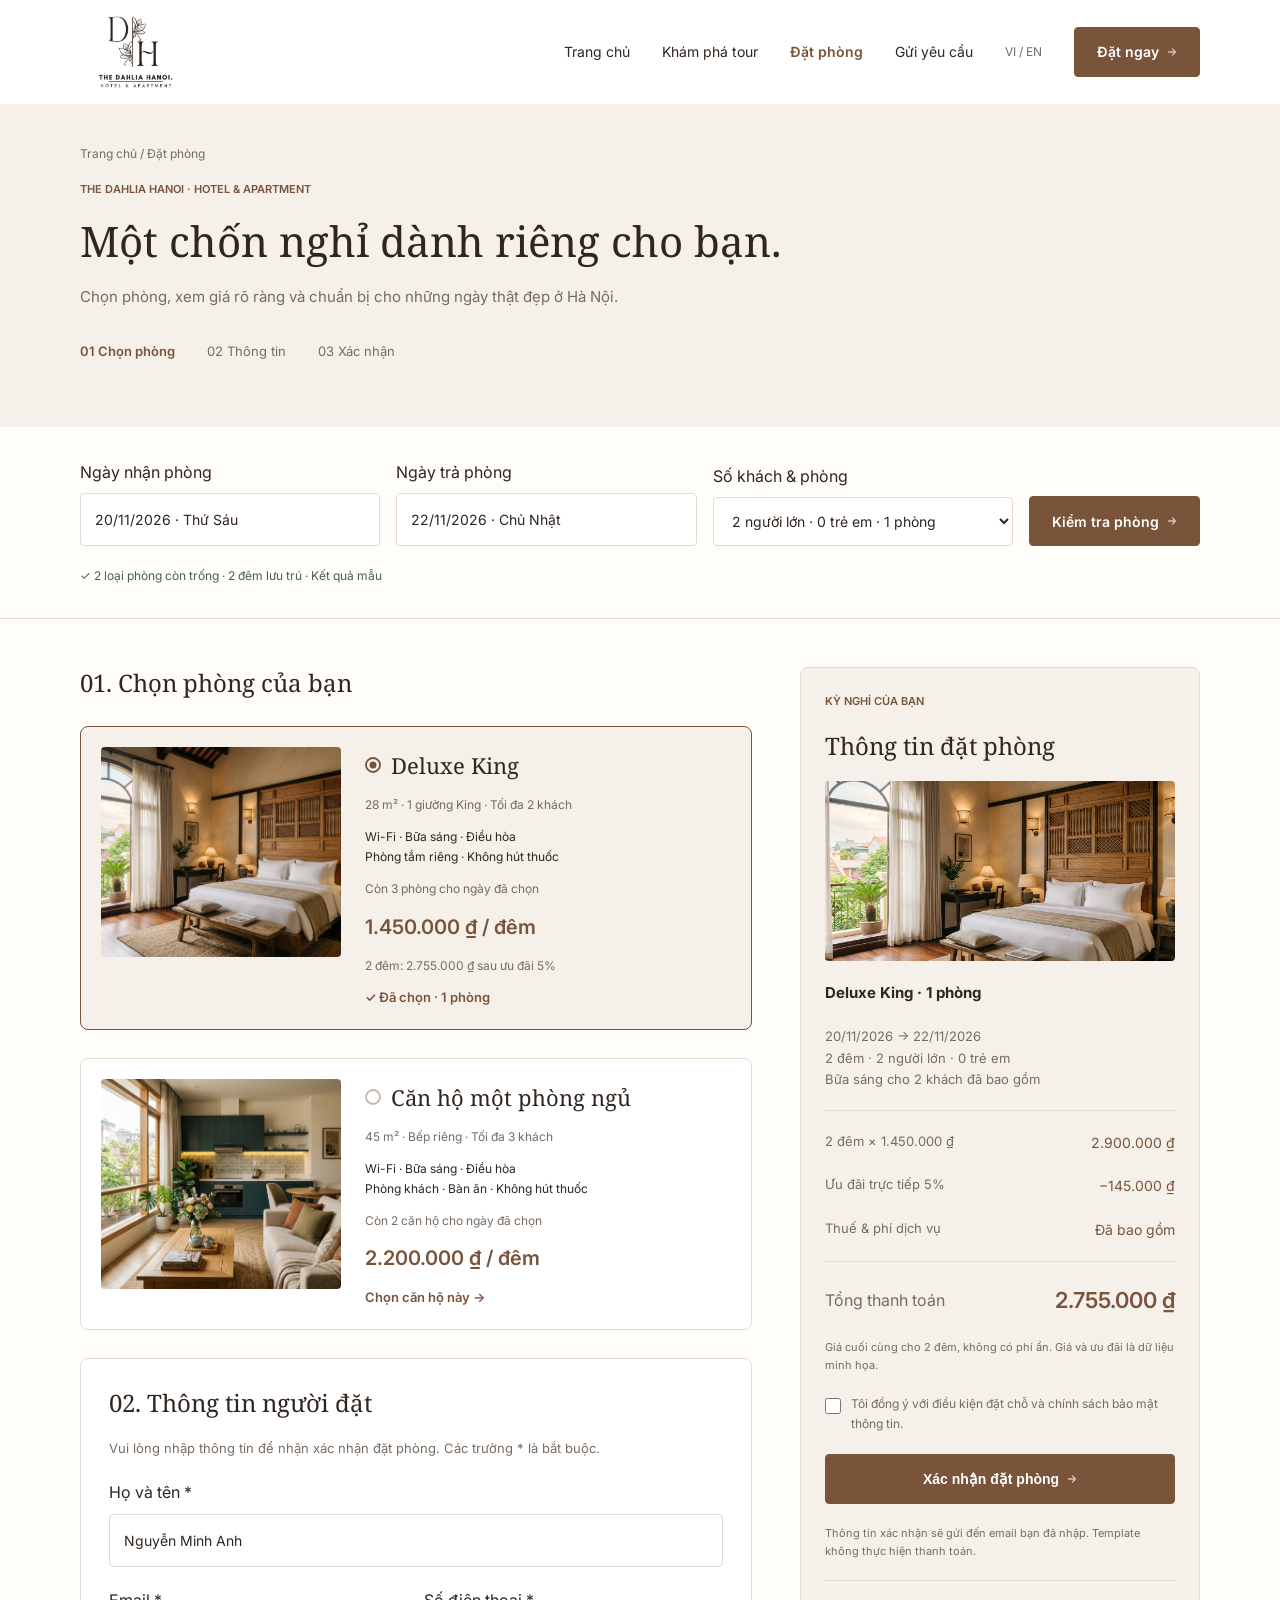
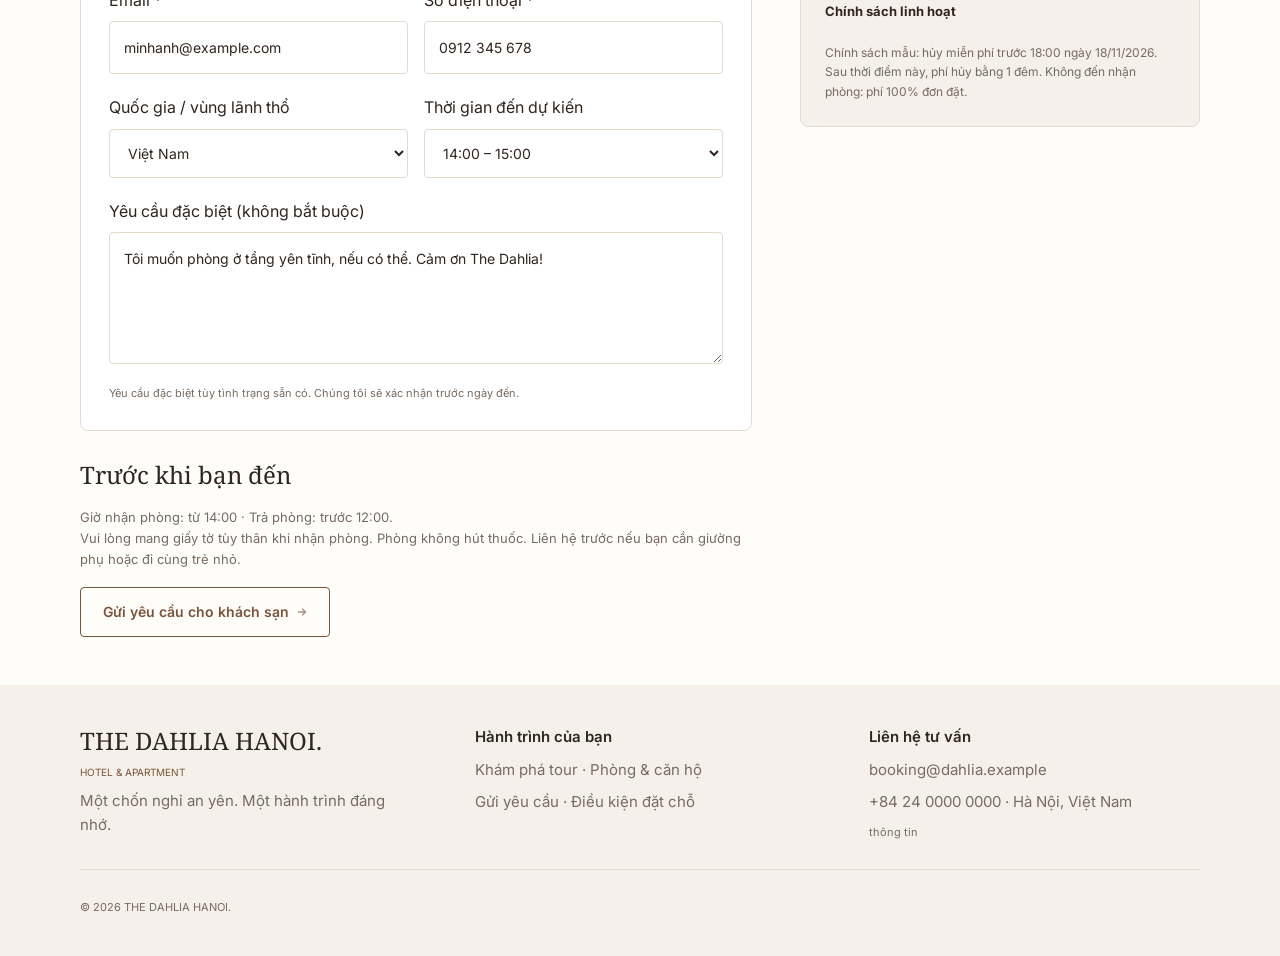
==== booking.html @ 4eb832ee "template" ====
<!DOCTYPE html>
<html lang="vi">

<head>
  <meta charset="UTF-8">
  <meta name="viewport" content="width=device-width, initial-scale=1">
  <title>The Dahlia Hanoi · Đặt phòng</title>
  <link rel="stylesheet"
    href="https://fonts.googleapis.com/css2?family=Inter:wght@400;600&family=Noto+Serif&display=swap">
  <link rel="stylesheet" href="style.css">
</head>

<body>
  <header class="nav">
    <a href="index.html"><img class="logo" src="images/logo.png" alt="The Dahlia Hanoi"></a>
    <nav class="menu">
      <a href="index.html">Trang chủ</a>
      <a href="tour.html">Khám phá tour</a>
      <a class="on" href="booking.html">Đặt phòng</a>
      <a href="contact.html">Gửi yêu cầu</a>
      <span class="lang">VI / EN</span>
      <a class="btn" href="#tour" style="display:inline-flex">Đặt ngay <img src="images/arrow-w.svg" alt=""></a>
      <button class="burger" aria-label="Menu">☰</button>
    </nav>
  </header>
  <section class="intro-band" style="padding-top:40px">
    <p class="crumb">Trang chủ / Đặt phòng</p>
    <p class="eyebrow">The Dahlia Hanoi · Hotel &amp; Apartment</p>
    <h2>Một chốn nghỉ dành riêng cho bạn.</h2>
    <p class="lead">Chọn phòng, xem giá rõ ràng và chuẩn bị cho những ngày thật đẹp ở Hà Nội.</p>
    <div class="steps2"><span class="on">01 Chọn phòng</span><span>02 Thông tin</span><span>03 Xác nhận</span></div>
  </section>
  <section class="avail">
    <div class="fields">
      <div class="field"><label for="a1">Ngày nhận phòng</label><input id="a1" type="text" value="20/11/2026 · Thứ Sáu">
      </div>
      <div class="field"><label for="a2">Ngày trả phòng</label><input id="a2" type="text" value="22/11/2026 · Chủ Nhật">
      </div>
      <div class="field"><label for="a3">Số khách &amp; phòng</label><select id="a3">
          <option>2 người lớn · 0 trẻ em · 1 phòng</option>
        </select></div>
      <a class="btn" href="#">Kiểm tra phòng <img src="images/arrow-w.svg" alt=""></a>
    </div>
    <p class="ok">✓ 2 loại phòng còn trống · 2 đêm lưu trú · Kết quả mẫu</p>
  </section>
  <section class="bmain">
    <div class="lcol">
      <h3>01. Chọn phòng của bạn</h3>
      <div class="room2 sel"><img src="images/story.png" alt="Deluxe King">
        <div class="d">
          <div class="n"><img src="images/radio-on.svg" alt="">Deluxe King</div>
          <p>28 m² · 1 giường King · Tối đa 2 khách</p>
          <p style="color:var(--ink)">Wi-Fi · Bữa sáng · Điều hòa<br>Phòng tắm riêng · Không hút thuốc</p>
          <p class="ok">Còn 3 phòng cho ngày đã chọn</p><span class="p">1.450.000 ₫ / đêm</span>
          <p>2 đêm: 2.755.000 ₫ sau ưu đãi 5%</p><span class="c">✓ Đã chọn · 1 phòng</span>
        </div>
      </div>
      <div class="room2"><img src="images/room-apt.png" alt="Căn hộ">
        <div class="d">
          <div class="n"><img src="images/radio-off.svg" alt="">Căn hộ một phòng ngủ</div>
          <p>45 m² · Bếp riêng · Tối đa 3 khách</p>
          <p style="color:var(--ink)">Wi-Fi · Bữa sáng · Điều hòa<br>Phòng khách · Bàn ăn · Không hút thuốc</p>
          <p class="ok">Còn 2 căn hộ cho ngày đã chọn</p><span class="p">2.200.000 ₫ / đêm</span><span class="c">Chọn
            căn hộ này →</span>
        </div>
      </div>
      <form class="box" onsubmit="return false">
        <h3>02. Thông tin người đặt</h3>
        <p class="note" style="font-size:13px;color:var(--muted)">Vui lòng nhập thông tin để nhận xác nhận đặt phòng.
          Các trường * là bắt buộc.</p>
        <div class="field"><label for="b1">Họ và tên *</label><input id="b1" type="text" value="Nguyễn Minh Anh"></div>
        <div class="two">
          <div class="field"><label for="b2">Email *</label><input id="b2" type="email" value="minhanh@example.com">
          </div>
          <div class="field"><label for="b3">Số điện thoại *</label><input id="b3" type="tel" value="0912 345 678">
          </div>
        </div>
        <div class="two">
          <div class="field"><label for="b4">Quốc gia / vùng lãnh thổ</label><select id="b4">
              <option>Việt Nam</option>
            </select></div>
          <div class="field"><label for="b5">Thời gian đến dự kiến</label><select id="b5">
              <option>14:00 – 15:00</option>
            </select></div>
        </div>
        <div class="field"><label for="b6">Yêu cầu đặc biệt (không bắt buộc)</label><textarea
            id="b6">Tôi muốn phòng ở tầng yên tĩnh, nếu có thể. Cảm ơn The Dahlia!</textarea></div>
        <p class="small">Yêu cầu đặc biệt tùy tình trạng sẵn có. Chúng tôi sẽ xác nhận trước ngày đến.</p>
      </form>
      <div class="sec">
        <h3>Trước khi bạn đến</h3>
        <p style="font-size:13px;color:var(--muted)">Giờ nhận phòng: từ 14:00 · Trả phòng: trước 12:00.<br>Vui lòng mang
          giấy tờ tùy thân khi nhận phòng. Phòng không hút thuốc. Liên hệ trước nếu bạn cần giường phụ hoặc đi cùng trẻ
          nhỏ.</p>
        <a class="btn alt" style="align-self:flex-start" href="contact.html">Gửi yêu cầu cho khách sạn <img
            src="images/arrow-b.svg" alt=""></a>
      </div>
    </div>
    <aside class="bside">
      <div class="box sand">
        <p class="eyebrow">Kỳ nghỉ của bạn</p>
        <h3 class="serif" style="font-size:24px;font-weight:400">Thông tin đặt phòng</h3><img class="sumimg"
          src="images/story.png" alt="">
        <b style="font-size:15px">Deluxe King · 1 phòng</b>
        <p style="font-size:13px;color:var(--muted)">20/11/2026 → 22/11/2026<br>2 đêm · 2 người lớn · 0 trẻ em<br>Bữa
          sáng cho 2 khách đã bao gồm</p>
        <hr class="l">
        <div class="pr"><span>2 đêm × 1.450.000 ₫</span><span>2.900.000 ₫</span></div>
        <div class="pr"><span>Ưu đãi trực tiếp 5%</span><span>−145.000 ₫</span></div>
        <div class="pr"><span>Thuế &amp; phí dịch vụ</span><span>Đã bao gồm</span></div>
        <hr class="l">
        <div class="pr t"><span>Tổng thanh toán</span><span>2.755.000 ₫</span></div>
        <p class="small">Giá cuối cùng cho 2 đêm, không có phí ẩn. Giá và ưu đãi là dữ liệu minh họa.</p>
        <label class="agree"><input type="checkbox"><span>Tôi đồng ý với điều kiện đặt chỗ và chính sách bảo mật thông
            tin.</span></label>
        <button class="btn" type="button">Xác nhận đặt phòng <img src="images/arrow-w.svg" alt=""></button>
        <p class="small">Thông tin xác nhận sẽ gửi đến email bạn đã nhập. Template không thực hiện thanh toán.</p>
        <hr class="l"><b style="font-size:13px">Chính sách linh hoạt</b>
        <p class="small" style="font-size:12px">Chính sách mẫu: hủy miễn phí trước 18:00 ngày 18/11/2026. Sau thời điểm
          này, phí hủy bằng 1 đêm. Không đến nhận phòng: phí 100% đơn đặt.</p>
      </div>
    </aside>
  </section>
  <footer>
    <div class="fcols">
      <div>
        <p class="brand">THE DAHLIA HANOI.</p>
        <p style="font-size:10px;color:var(--brown)">HOTEL &amp; APARTMENT</p>
        <p>Một chốn nghỉ an yên. Một hành trình đáng nhớ.</p>
      </div>
      <div><b>Hành trình của bạn</b>
        <p>Khám phá tour · Phòng &amp; căn hộ</p>
        <p>Gửi yêu cầu · Điều kiện đặt chỗ</p>
      </div>
      <div><b>Liên hệ tư vấn</b>
        <p>booking@dahlia.example</p>
        <p>+84 24 0000 0000 · Hà Nội, Việt Nam</p>
        <p class="copy">thông tin</p>
      </div>
    </div>
    <hr>
    <p class="copy">© 2026 THE DAHLIA HANOI.</p>
  </footer>
</body>

</html>
---- style.css ----
:root{--brown:#79543b;--ink:#30251f;--muted:#786b61;--line:#e4dad0;--cream:#fffdfa;--sand:#f5f0e9;--dark:#35281f;--px:80px}
*{box-sizing:border-box;margin:0}
body{font-family:Inter,sans-serif;background:var(--cream);color:var(--ink);line-height:1.65}
img{display:block;max-width:100%}
a{color:inherit;text-decoration:none}
.serif{font-family:'Noto Serif',serif;font-weight:400;line-height:1.3}
h1,h2{font-family:'Noto Serif',serif;font-weight:400;color:var(--ink)}
h1{font-size:52px;line-height:1.22}
h2{font-size:42px;line-height:1.3}
.eyebrow{font-size:11px;font-weight:600;color:var(--brown);text-transform:uppercase}
.lead{font-size:15px;color:var(--muted)}
.wrap{padding:64px var(--px)}
.stack{display:flex;flex-direction:column;align-items:flex-start;gap:20px}
.btn{display:inline-flex;align-items:center;justify-content:center;gap:8px;height:50px;padding:0 22px;border:1px solid var(--brown);border-radius:4px;font-size:14px;font-weight:600;background:var(--brown);color:#fff;cursor:pointer;white-space:nowrap;transition:background .2s ease,border-color .2s ease,color .2s ease}
.btn.alt{background:var(--cream);color:var(--brown)}
.btn:hover{background:#674630;border-color:#674630}
.btn.alt:hover{background:var(--sand);color:#5d3e2a}
.btn img, img[src*="arrow"]{width:10px !important;height:10px !important;max-width:10px !important;max-height:10px !important;opacity:0.65;transition:opacity .25s ease,transform .25s ease;flex-shrink:0;vertical-align:middle;display:inline-block !important}
.btn:hover img, .btn:hover img[src*="arrow"]{opacity:1;transform:translateX(3px)}
.row{display:flex;gap:24px;align-items:flex-end}
.row>div{flex:1}
/* nav */
.nav{height:104px;background:#fff;display:flex;align-items:center;justify-content:space-between;padding:0 var(--px)}
.nav img.logo{width:112px;height:84px;object-fit:contain}
.menu{display:flex;align-items:center;gap:32px;font-size:14px}
.menu .on{font-weight:600;color:var(--brown)}
.menu .lang{font-size:12px;color:var(--muted)}
.burger{display:none;font-size:24px;background:none;border:0}
/* hero */
.hero{display:flex;background:var(--sand)}
.hero .copy{width:640px;padding:72px var(--px);display:flex;flex-direction:column;align-items:flex-start;gap:24px}
.hero .copy>p:not(.eyebrow):not(.small){max-width:480px;font-size:15px;color:var(--muted)}
.hero .copy a.u{font-size:14px;color:var(--brown);text-decoration:underline}
.small{font-size:11px;color:var(--muted)}
.hero .pic{flex:1;position:relative;min-height:533px}
.hero .pic img{position:absolute;inset:0;width:100%;height:100%;object-fit:cover}
.hero .cap{position:absolute;left:24px;bottom:24px;background:var(--cream);padding:12px;font-size:12px}
/* quick search */
.search{background:#fff;border-bottom:1px solid var(--line);padding:32px var(--px);display:flex;flex-direction:column;gap:24px}
.tabs{display:flex;gap:32px;font-size:14px;color:var(--muted)}
.tabs button, .tabs a, .tabs span{background:none;border:none;padding:0 0 4px;font:inherit;font-size:14px;color:var(--muted);cursor:pointer;position:relative;transition:color .2s ease, text-decoration .2s ease}
.tabs button:hover, .tabs a:hover{color:var(--ink)}
.tabs .on, .tabs button.on, .tabs a.on{font-weight:600;color:var(--brown);text-decoration:underline;text-underline-offset:6px}
.tab-content{display:none;flex-direction:column;gap:24px}
.tab-content.on{display:flex}
.fields{display:flex;gap:16px;align-items:flex-end}
.field{flex:1;display:flex;flex-direction:column;gap:8px}
.field .v{border:1px solid var(--line);border-radius:4px;height:50px;min-height:50px;padding:0 16px;font-size:14px;background:#fff;display:flex;align-items:center;justify-content:space-between;gap:12px;cursor:pointer;user-select:none;transition:border-color .2s ease}
.field:hover .v, .field .v:hover{border-color:var(--brown)}
.field .v .arr{color:var(--brown);opacity:0;transform:translateY(-2px);transition:opacity .2s ease,transform .2s ease;flex-shrink:0}
.field:hover .v .arr, .field .v:hover .arr{opacity:1;transform:translateY(0)}
.search>p{font-size:12px;color:var(--muted)}
.promises{background:var(--sand);display:flex;gap:48px;padding:30px var(--px);font-size:13px}
.promises div{flex:1;display:flex;gap:12px}
.promises span{color:var(--brown);font-size:16px}
/* story / split sections */
.split{display:flex;gap:72px;align-items:center;padding:80px var(--px)}
.split>*{flex:1;min-width:0}
.split>img{height:350px;width:100%;object-fit:cover;border-radius:4px}
.split.sand{background:var(--sand);gap:64px;padding:64px var(--px)}
/* cards */
.band{padding:80px var(--px);display:flex;flex-direction:column;gap:32px}
.band.sand{background:var(--sand)}
.grid{display:flex;gap:24px}
.grid>*{flex:1;min-width:0}
.tour{background:#fff;border:1px solid var(--line);border-radius:8px;overflow:hidden}
.tour>img{height:260px;width:100%;object-fit:cover;border-radius:4px}
.tour .info{padding:24px;display:flex;flex-direction:column;gap:14px}
.tour h3{font-family:'Noto Serif',serif;font-weight:400;font-size:24px;line-height:1.3;min-height:64px}
.tour .meta{font-size:12px;color:var(--muted);min-height:40px}
.price{font-weight:600;color:var(--brown);font-size:20px}
.tour .btn,.tour .info .btn{width:100%}
.grid.rooms{gap:32px}
.room{display:flex;flex-direction:column;gap:16px}
.room>img{height:310px;width:100%;object-fit:cover;border-radius:4px}
.room .info{display:flex;flex-direction:column;gap:8px;align-items:flex-start}
.room h3{font-family:'Noto Serif',serif;font-weight:400;font-size:24px}
.room .price{font-size:19px}
.room .sub{font-size:13px;color:var(--muted)}
.room .meta{font-size:12px;color:var(--muted)}
/* steps */
.steps{display:flex;gap:32px}
.step{flex:1;display:flex;flex-direction:column;gap:12px}
.step .n{font-family:'Noto Serif',serif;font-size:36px;color:var(--brown);line-height:1.2}
.step hr{border:0;height:1px;background:var(--line);width:100%}
.step b{font-size:17px}
.step p{font-size:15px;color:var(--muted)}
/* quote */
.quote{background:var(--sand);padding:64px 180px;text-align:center;display:flex;flex-direction:column;align-items:center;gap:24px}
.quote .stars{color:var(--brown);font-size:17px}
.quote blockquote{font-family:'Noto Serif',serif;font-size:34px;line-height:1.55}
.quote .who{font-size:13px;color:var(--muted)}
.quote .tiny{font-size:10px;color:var(--muted)}
/* faq */
.faq{display:flex;gap:80px;padding:64px var(--px)}
.faq .intro{width:370px;flex:none;display:flex;flex-direction:column;gap:20px}
.faq .list{flex:1;display:flex;flex-direction:column;gap:20px}
.q{display:flex;flex-direction:column;gap:8px;padding-bottom:20px;border-bottom:1px solid var(--line)}
.q b{font-size:15px}
.q p{font-size:13px;color:var(--muted)}
/* cta + footer */
.cta{background:var(--dark);color:#fff;display:flex;gap:32px;align-items:center;padding:48px var(--px)}
.cta>div{flex:1;display:flex;flex-direction:column;gap:12px}
.cta h2{color:#fff}
footer{background:var(--sand);padding:40px var(--px);display:flex;flex-direction:column;gap:28px}
.fcols{display:flex;gap:64px}
.fcols>div{flex:1;display:flex;flex-direction:column;gap:8px;font-size:15px;color:var(--muted)}
.fcols b{color:var(--ink);font-weight:600}
.fcols .brand{font-family:'Noto Serif',serif;font-size:24px;color:var(--ink);line-height:1.3}
footer hr{border:0;height:1px;background:var(--line)}
footer .copy{font-size:11px;color:var(--muted)}
/* mobile */
@media(max-width:900px){
:root{--px:24px}
h1{font-size:40px}h2{font-size:32px}
.nav{height:88px}.nav img.logo{width:88px;height:66px}
.menu a,.menu .lang{display:none}.menu .btn{display:inline-flex;height:50px}.burger{display:block}
.hero{flex-direction:column}.hero .copy{width:100%;padding:44px 24px}
.hero .pic{min-height:310px}
.fields,.promises,.grid,.grid.rooms,.steps,.split,.faq,.cta,.fcols,.row{flex-direction:column;align-items:stretch}
.promises{gap:16px}.split{gap:28px;padding:48px 24px}.split.sand{padding:48px 24px}
.band{padding:48px 24px}.wrap{padding:48px 24px}
.quote{padding:48px 24px}.quote blockquote{font-size:24px}
.faq .intro{width:100%}.faq{gap:28px;padding:48px 24px}
.steps{gap:32px}.fcols{gap:28px}
.cta{padding:48px 24px}
.btn{width:100%}.room .btn{width:auto}
}
/* contact page */
.intro-band{background:var(--sand);padding:48px var(--px);display:flex;flex-direction:column;gap:16px}
.crumb{font-size:12px;color:var(--muted)}
.contact{display:flex;gap:64px;align-items:flex-start;padding:48px var(--px)}
.formcard{flex:1;min-width:0;background:#fff;border:1px solid var(--line);border-radius:8px;padding:32px;display:flex;flex-direction:column;gap:24px}
.formcard h2{font-size:24px}
.formcard .note{font-size:13px;color:var(--muted)}
.two{display:flex;gap:16px}.two>.field{flex:1}
.field input,.field select,.field textarea{font:inherit;font-size:14px;color:var(--ink);width:100%;min-height:48px;padding:14px;border:1px solid var(--line);border-radius:4px;background:#fff}
.field textarea{min-height:132px;resize:vertical}
.agree{display:flex;gap:10px;font-size:12px;color:var(--muted)}
.agree input{width:16px;height:16px;accent-color:var(--brown);flex:none;margin-top:4px}
aside{width:400px;flex:none;display:flex;flex-direction:column;gap:28px}
aside .ph{height:280px;width:100%;object-fit:cover;border-radius:4px}
.ch{display:flex;gap:14px}.ch img{width:20px;height:20px}
.ch small{display:block;font-size:12px;color:var(--muted)}.ch b{font-size:14px}
.tip{background:var(--sand);border-radius:8px;padding:24px;display:flex;flex-direction:column;gap:12px}
.tip b{font-size:15px}.tip p{font-size:13px;color:var(--muted)}
aside .btn{width:100%}
@media(max-width:900px){.contact{flex-direction:column;padding:32px 24px}aside{width:100%}.two{flex-direction:column}.intro-band{padding:32px 24px}.formcard{padding:20px}}

/* tour + booking */
.tp{padding:36px var(--px) 32px;display:flex;flex-direction:column;gap:16px}
.chips{display:flex;gap:32px;font-size:12px;color:var(--brown);flex-wrap:wrap}
.gal{display:flex;gap:16px}.gal>img{flex:1;min-width:0;height:390px;object-fit:cover;border-radius:4px}
.gal .col{width:360px;flex:none;display:flex;flex-direction:column;gap:16px}.gal .col img{height:187px;width:100%;object-fit:cover;border-radius:4px}
.steps2{display:flex;gap:32px;font-size:13px;color:var(--muted);padding:16px 0}.steps2 .on{font-weight:600;color:var(--brown)}
.tmain{display:flex;gap:64px;align-items:flex-start;padding:0 var(--px) 64px}
.tcol{flex:1;min-width:0;display:flex;flex-direction:column;gap:32px}
.tcol h3,.lcol h3{font-family:'Noto Serif',serif;font-weight:400;font-size:24px;line-height:1.3}
.tcol p{font-size:15px;color:var(--muted)}
.sec{display:flex;flex-direction:column;gap:16px}
.stop{display:flex;gap:16px}.stop time{width:64px;flex:none;padding-top:8px;font-size:14px;font-weight:600;color:var(--brown)}
.stop div{flex:1;display:flex;flex-direction:column;gap:8px;padding-bottom:8px;border-bottom:1px solid var(--line)}
.stop b{font-size:15px;color:var(--ink)}.stop p{font-size:14px}
.inc{display:flex;gap:24px}.inc>div{flex:1;padding:20px;display:flex;flex-direction:column;gap:12px}
.inc .a{background:var(--sand)}.inc .b{border:1px solid var(--line)}
.inc ul{list-style:none;padding:0;font-size:13px;color:var(--ink);line-height:1.65}
.book{width:420px;flex:none;display:flex;flex-direction:column;gap:20px}
.box{background:#fff;border:1px solid var(--line);border-radius:8px;padding:28px;display:flex;flex-direction:column;gap:20px}
.box.sand{background:var(--sand);padding:24px}
.big{font-size:28px;font-weight:600;color:var(--brown)}.big small{font-size:12px;color:var(--muted);font-weight:400}
.dates{display:flex;gap:8px}.dates button{flex:1;border:0;border-radius:4px;background:var(--sand);padding:10px;font:inherit;font-size:12px;cursor:pointer;display:flex;flex-direction:column;align-items:center;gap:4px}
.dates button small{font-size:10px;color:var(--muted)}.dates .on{background:var(--brown);color:#fff}.dates .on small{color:#fff}
.ok{font-size:12px;color:#42634c}.okbox{background:var(--sand);padding:12px;border-radius:4px}
.pr{display:flex;gap:16px;justify-content:space-between;font-size:13px;color:var(--muted)}.pr span:last-child{color:var(--brown);font-size:14px}
.pr.t{font-size:16px;align-items:center}.pr.t span:last-child{font-weight:600;font-size:22px}
hr.l{border:0;height:1px;background:var(--line);width:100%}
.lcol{flex:1;min-width:0;display:flex;flex-direction:column;gap:28px}
.room2{display:flex;gap:24px;padding:20px;border:1px solid var(--line);border-radius:8px;background:#fff}
.room2.sel{background:var(--sand);border:1.5px solid var(--brown)}
.room2>img{width:240px;height:210px;object-fit:cover;border-radius:4px;flex:none}
.room2 .d{flex:1;display:flex;flex-direction:column;gap:12px}
.room2 .n{display:flex;gap:10px;align-items:center;font-family:'Noto Serif',serif;font-size:22px}.room2 .n img{width:16px;height:16px}
.room2 p{font-size:12px;color:var(--muted)}.room2 .p{font-size:20px;font-weight:600;color:var(--brown)}.room2 .ok{margin:0}.room2 .c{font-size:13px;font-weight:600;color:var(--brown)}
.sumimg{height:180px;width:100%;object-fit:cover;border-radius:4px}
.avail{border-bottom:1px solid var(--line);padding:32px var(--px);display:flex;flex-direction:column;gap:20px}
.avail .fields{align-items:flex-end}
.bmain{display:flex;gap:48px;align-items:flex-start;padding:48px var(--px)}
.bside{width:400px;flex:none}
@media(max-width:900px){.gal,.tmain,.inc,.bmain,.room2{flex-direction:column}.gal .col{width:100%}.gal>img{height:270px;flex:none}.book,.bside{width:100%}.tmain,.bmain{padding:32px 24px;gap:32px}.tp{padding:24px}.avail{padding:24px}.room2>img{width:100%}.steps2{gap:16px}.chips{gap:12px}.box{padding:20px}}
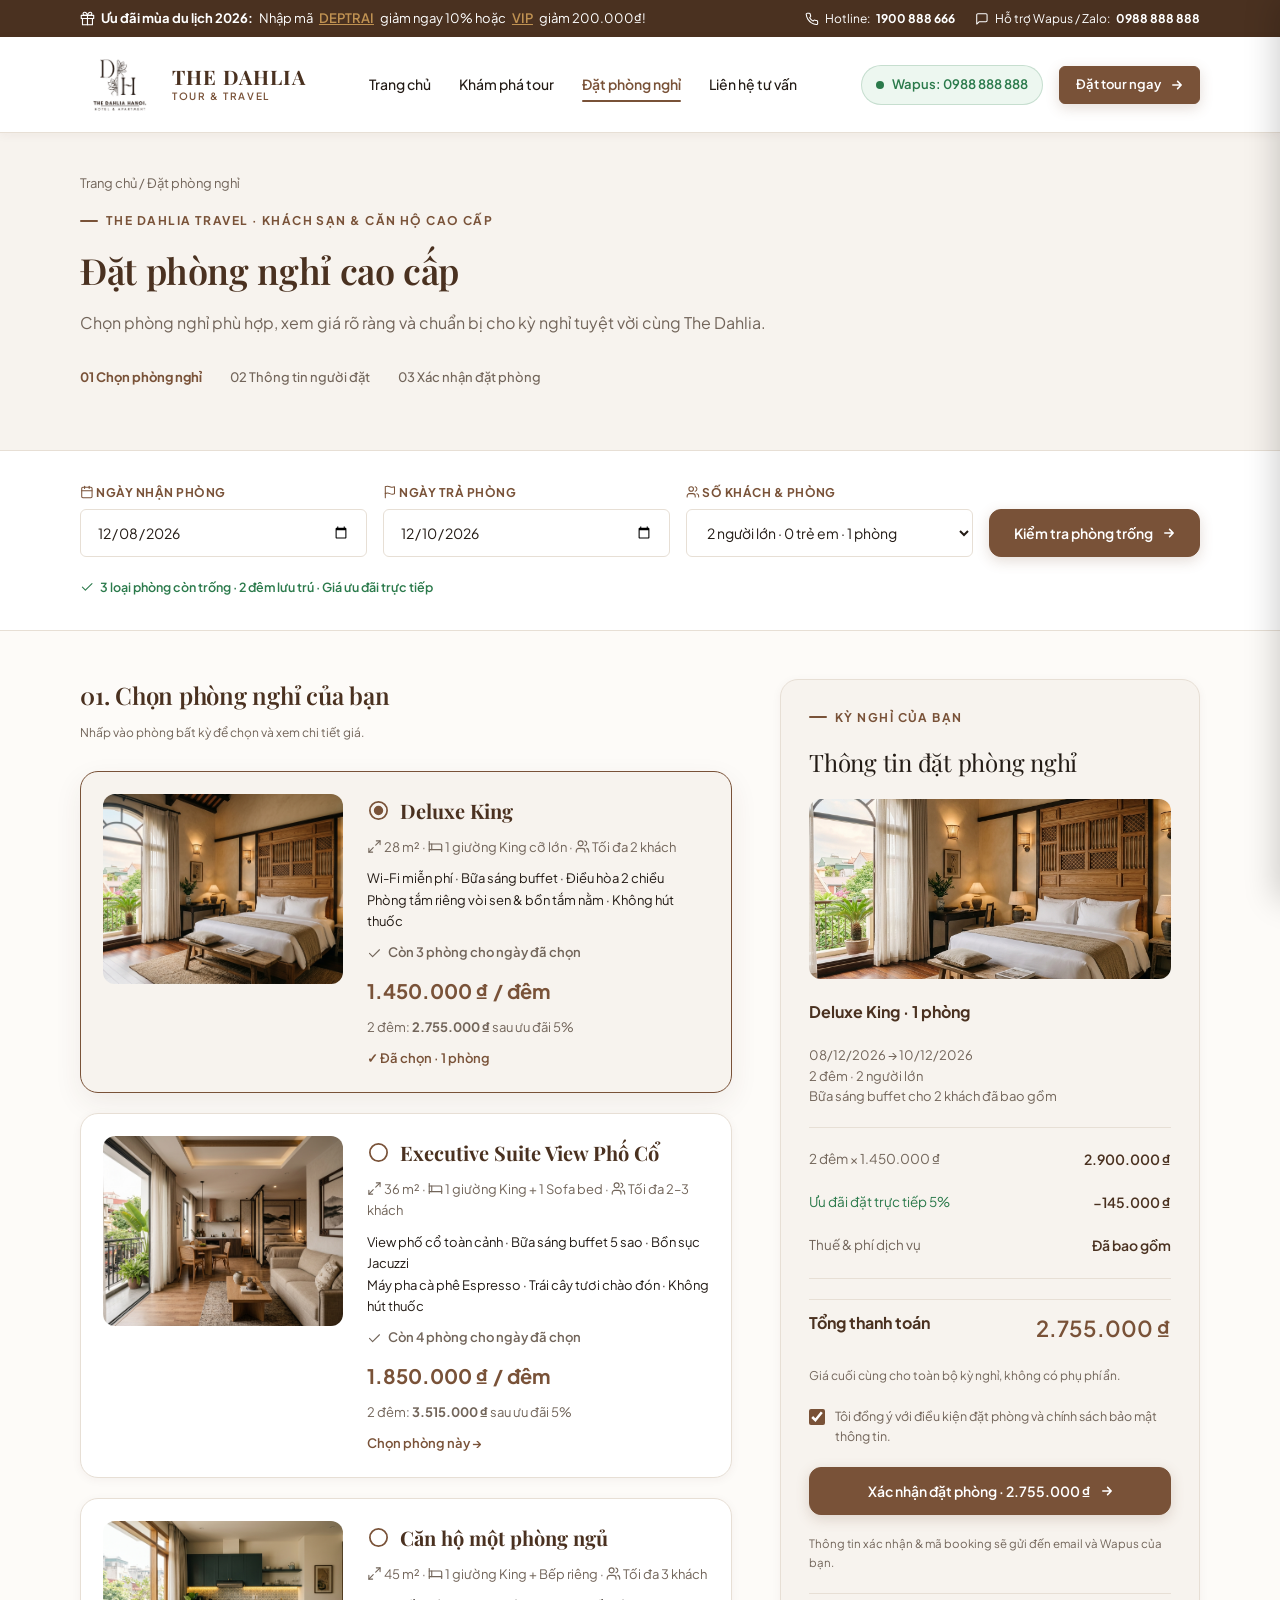
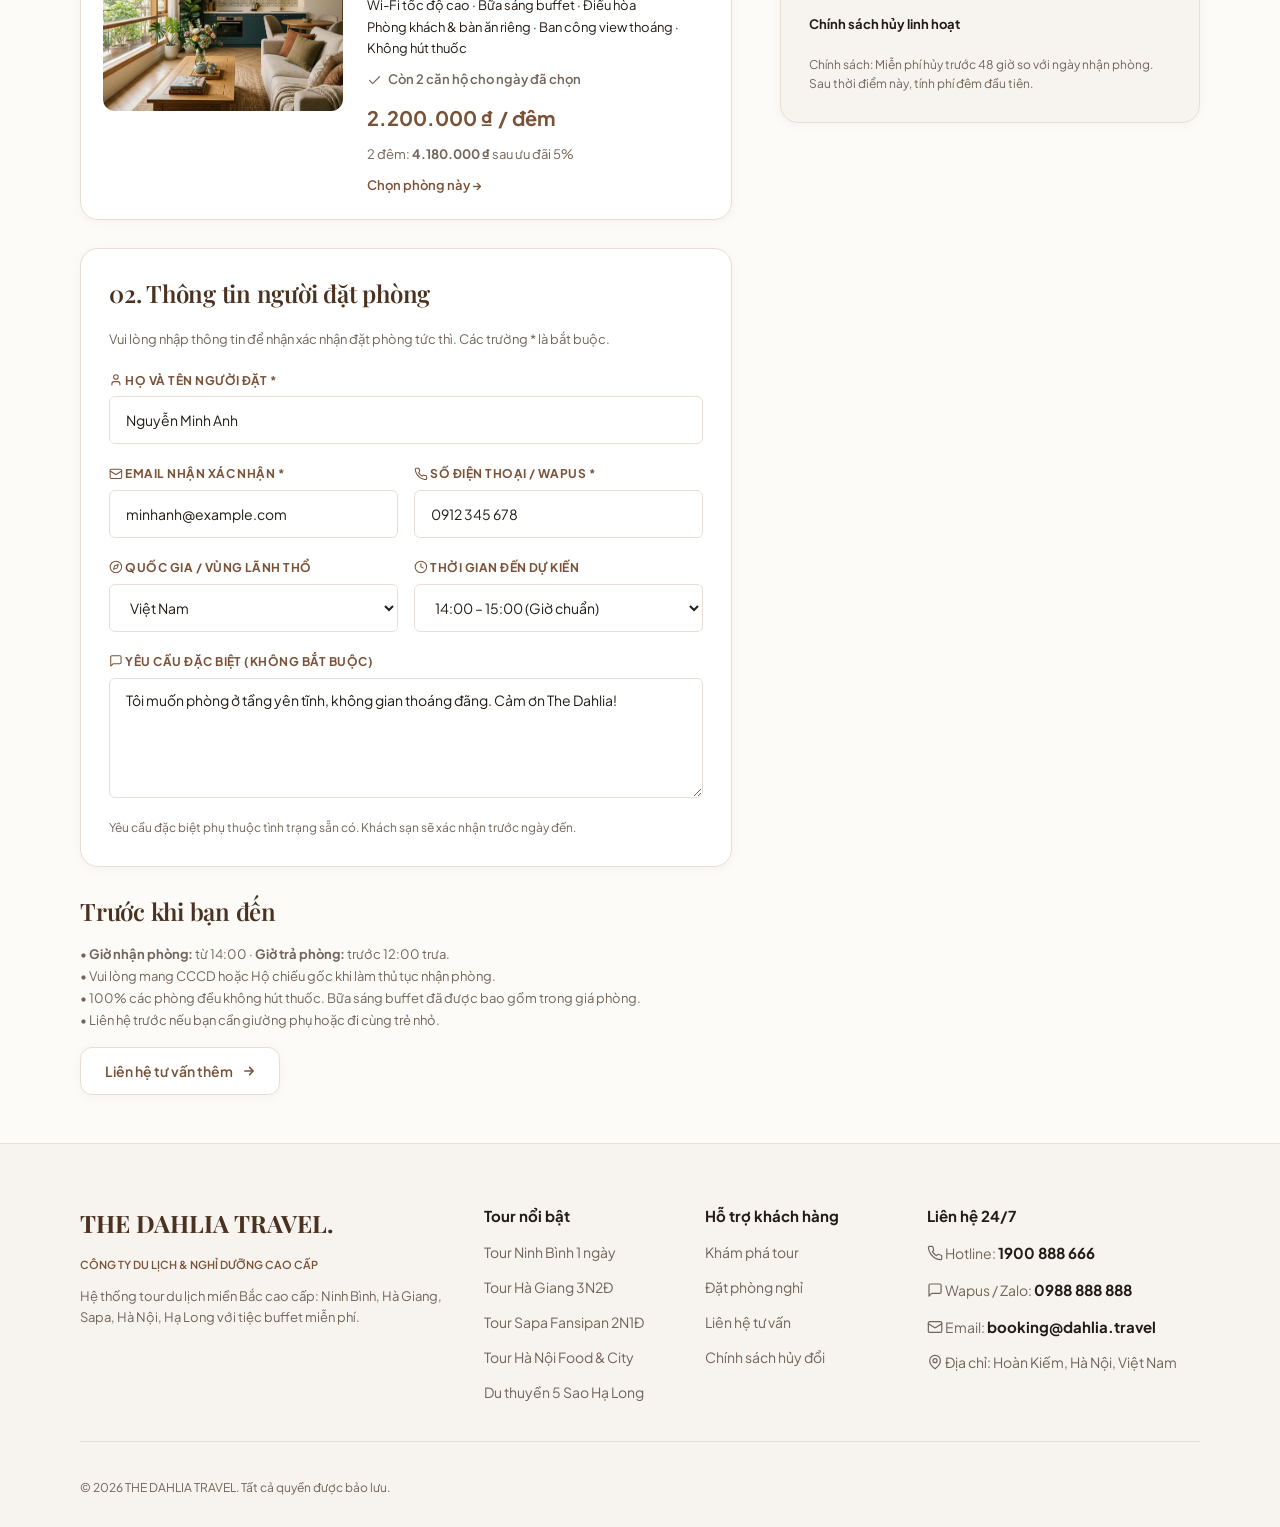
==== commit c6d4ce6d: "template" ====
--- a/booking.html
+++ b/booking.html
@@ -4,143 +4,853 @@
 <head>
   <meta charset="UTF-8">
   <meta name="viewport" content="width=device-width, initial-scale=1">
-  <title>The Dahlia Hanoi · Đặt phòng</title>
+  <title>The Dahlia Travel · Đặt phòng nghỉ cao cấp</title>
+  <link rel="stylesheet" href="style.css">
   <link rel="stylesheet"
-    href="https://fonts.googleapis.com/css2?family=Inter:wght@400;600&family=Noto+Serif&display=swap">
-  <link rel="stylesheet" href="style.css">
+    href="https://fonts.googleapis.com/css2?family=Plus+Jakarta+Sans:wght@400;500;600;700&family=Playfair+Display:ital,wght@0,500;0,600;0,700;1,400&family=Noto+Serif:wght@400;600&display=swap">
+  <script src="site-config.js"></script>
+  <script src="icons.js" defer></script>
 </head>
 
 <body>
+  <!-- TOP BAR -->
+  <div class="top-bar">
+    <div class="top-bar-promo" id="topBarPromo">
+      <i data-icon="gift"></i> <b>Ưu đãi mùa du lịch 2026:</b> Nhập mã <a href="tour.html?coupon=DAHLIA10#couponInput">DAHLIA10</a> giảm ngay 10% hoặc <a href="tour.html?coupon=TRANGNAU#couponInput">TRANGNAU</a> giảm 200.000₫!
+    </div>
+    <div class="top-bar-contact" id="topBarContact">
+      <span><i data-icon="phone"></i> Hotline: <b>1900 888 666</b></span>
+      <span><i data-icon="chat"></i> Hỗ trợ Wapus / Zalo: <b>0988 888 888</b></span>
+    </div>
+  </div>
+
+  <!-- NAVIGATION -->
   <header class="nav">
-    <a href="index.html"><img class="logo" src="images/logo.png" alt="The Dahlia Hanoi"></a>
+    <a class="logo-wrapper" href="index.html">
+      <img class="logo" src="images/logo.png" alt="The Dahlia Travel">
+      <div class="brand-text">
+        <span class="name">THE DAHLIA</span>
+        <span class="tagline">TOUR &amp; TRAVEL</span>
+      </div>
+    </a>
     <nav class="menu">
       <a href="index.html">Trang chủ</a>
       <a href="tour.html">Khám phá tour</a>
-      <a class="on" href="booking.html">Đặt phòng</a>
-      <a href="contact.html">Gửi yêu cầu</a>
-      <span class="lang">VI / EN</span>
-      <a class="btn" href="#tour" style="display:inline-flex">Đặt ngay <img src="images/arrow-w.svg" alt=""></a>
-      <button class="burger" aria-label="Menu">☰</button>
+      <a class="on" href="booking.html">Đặt phòng nghỉ</a>
+      <a href="contact.html">Liên hệ tư vấn</a>
     </nav>
+    <div class="nav-actions">
+      <a class="wapus-badge" href="https://wa.me/84988888888" target="_blank" title="Tư vấn trực tiếp qua WhatsApp/Zalo">
+        <span class="dot"></span>
+        <span>Wapus: 0988 888 888</span>
+      </a>
+      <a class="btn sm" href="tour.html">Đặt tour ngay <img src="images/arrow-w.svg" alt=""></a>
+      <button class="burger" aria-label="Mở menu"></button>
+    </div>
   </header>
+
+  <!-- MOBILE NAVIGATION DRAWER -->
+  <div class="mobile-nav-backdrop" id="mobileNavBackdrop"></div>
+  <div class="mobile-nav-drawer" id="mobileNavDrawer">
+    <div class="mobile-nav-head">
+      <div class="brand-text">
+        <span class="name">THE DAHLIA</span>
+        <span class="tagline">TOUR &amp; TRAVEL</span>
+      </div>
+      <button type="button" class="mobile-nav-close" id="closeMobileNav" aria-label="Đóng menu">
+        <i data-icon="close"></i>
+      </button>
+    </div>
+    <nav class="mobile-nav-links">
+      <a href="index.html"><i data-icon="compass"></i> Trang chủ</a>
+      <a href="tour.html"><i data-icon="mountain"></i> Khám phá tour</a>
+      <a class="on" href="booking.html"><i data-icon="hotel"></i> Đặt phòng nghỉ</a>
+      <a href="contact.html"><i data-icon="chat"></i> Liên hệ tư vấn</a>
+    </nav>
+    <div class="mobile-nav-contact">
+      <p><i data-icon="phone"></i> Hotline: <b>1900 888 666</b></p>
+      <p><i data-icon="chat"></i> Wapus: <b>0988 888 888</b></p>
+      <p><i data-icon="mail"></i> Email: <b>booking@dahlia.travel</b></p>
+      <a class="btn sm" href="tour.html" style="margin-top:10px;justify-content:center">Đặt tour ngay</a>
+    </div>
+  </div>
+
+  <!-- INTRO HEADER -->
   <section class="intro-band" style="padding-top:40px">
-    <p class="crumb">Trang chủ / Đặt phòng</p>
-    <p class="eyebrow">The Dahlia Hanoi · Hotel &amp; Apartment</p>
-    <h2>Một chốn nghỉ dành riêng cho bạn.</h2>
-    <p class="lead">Chọn phòng, xem giá rõ ràng và chuẩn bị cho những ngày thật đẹp ở Hà Nội.</p>
-    <div class="steps2"><span class="on">01 Chọn phòng</span><span>02 Thông tin</span><span>03 Xác nhận</span></div>
+    <p class="crumb">Trang chủ / Đặt phòng nghỉ</p>
+    <p class="eyebrow">The Dahlia Travel · Khách sạn &amp; Căn hộ cao cấp</p>
+    <h2>Đặt phòng nghỉ cao cấp</h2>
+    <p class="lead">Chọn phòng nghỉ phù hợp, xem giá rõ ràng và chuẩn bị cho kỳ nghỉ tuyệt vời cùng The Dahlia.</p>
+    <div class="steps2">
+      <span class="on">01 Chọn phòng nghỉ</span>
+      <span>02 Thông tin người đặt</span>
+      <span>03 Xác nhận đặt phòng</span>
+    </div>
   </section>
+
+  <!-- AVAILABILITY SEARCH BAR -->
   <section class="avail">
     <div class="fields">
-      <div class="field"><label for="a1">Ngày nhận phòng</label><input id="a1" type="text" value="20/11/2026 · Thứ Sáu">
-      </div>
-      <div class="field"><label for="a2">Ngày trả phòng</label><input id="a2" type="text" value="22/11/2026 · Chủ Nhật">
-      </div>
-      <div class="field"><label for="a3">Số khách &amp; phòng</label><select id="a3">
-          <option>2 người lớn · 0 trẻ em · 1 phòng</option>
-        </select></div>
-      <a class="btn" href="#">Kiểm tra phòng <img src="images/arrow-w.svg" alt=""></a>
-    </div>
-    <p class="ok">✓ 2 loại phòng còn trống · 2 đêm lưu trú · Kết quả mẫu</p>
+      <div class="field">
+        <label for="checkInInput"><i data-icon="calendar"></i> Ngày nhận phòng</label>
+        <input id="checkInInput" type="date" onchange="handleDatesChange()">
+      </div>
+      <div class="field">
+        <label for="checkOutInput"><i data-icon="flag"></i> Ngày trả phòng</label>
+        <input id="checkOutInput" type="date" onchange="handleDatesChange()">
+      </div>
+      <div class="field">
+        <label for="guestSelect"><i data-icon="users"></i> Số khách &amp; phòng</label>
+        <select id="guestSelect" onchange="handleDatesChange()">
+          <option value="2">2 người lớn · 0 trẻ em · 1 phòng</option>
+          <option value="1">1 người lớn · 0 trẻ em · 1 phòng</option>
+          <option value="3">3 người lớn · 0 trẻ em · 1 phòng</option>
+          <option value="4">2 người lớn · 1 trẻ em · 1 phòng</option>
+        </select>
+      </div>
+      <button class="btn" type="button" onclick="handleDatesChange(true)">
+        Kiểm tra phòng trống <img src="images/arrow-w.svg" alt="">
+      </button>
+    </div>
+    <p class="ok" id="availStatusText"><i data-icon="check"></i> 3 loại phòng còn trống · 2 đêm lưu trú · Giá ưu đãi trực tiếp</p>
   </section>
+
+  <!-- MAIN CONTENT: ROOMS LIST + SUMMARY SIDEBAR -->
   <section class="bmain">
+    <!-- LEFT: ROOMS LIST + CUSTOMER FORM -->
     <div class="lcol">
-      <h3>01. Chọn phòng của bạn</h3>
-      <div class="room2 sel"><img src="images/story.png" alt="Deluxe King">
-        <div class="d">
-          <div class="n"><img src="images/radio-on.svg" alt="">Deluxe King</div>
-          <p>28 m² · 1 giường King · Tối đa 2 khách</p>
-          <p style="color:var(--ink)">Wi-Fi · Bữa sáng · Điều hòa<br>Phòng tắm riêng · Không hút thuốc</p>
-          <p class="ok">Còn 3 phòng cho ngày đã chọn</p><span class="p">1.450.000 ₫ / đêm</span>
-          <p>2 đêm: 2.755.000 ₫ sau ưu đãi 5%</p><span class="c">✓ Đã chọn · 1 phòng</span>
-        </div>
-      </div>
-      <div class="room2"><img src="images/room-apt.png" alt="Căn hộ">
-        <div class="d">
-          <div class="n"><img src="images/radio-off.svg" alt="">Căn hộ một phòng ngủ</div>
-          <p>45 m² · Bếp riêng · Tối đa 3 khách</p>
-          <p style="color:var(--ink)">Wi-Fi · Bữa sáng · Điều hòa<br>Phòng khách · Bàn ăn · Không hút thuốc</p>
-          <p class="ok">Còn 2 căn hộ cho ngày đã chọn</p><span class="p">2.200.000 ₫ / đêm</span><span class="c">Chọn
-            căn hộ này →</span>
-        </div>
-      </div>
-      <form class="box" onsubmit="return false">
-        <h3>02. Thông tin người đặt</h3>
-        <p class="note" style="font-size:13px;color:var(--muted)">Vui lòng nhập thông tin để nhận xác nhận đặt phòng.
-          Các trường * là bắt buộc.</p>
-        <div class="field"><label for="b1">Họ và tên *</label><input id="b1" type="text" value="Nguyễn Minh Anh"></div>
+      <h3>01. Chọn phòng nghỉ của bạn</h3>
+      <p class="small" style="color:var(--muted);margin-top:-16px">Nhấp vào phòng bất kỳ để chọn và xem chi tiết giá.</p>
+
+      <!-- DYNAMIC ROOMS CONTAINER -->
+      <div id="roomsContainer" style="display:flex;flex-direction:column;gap:20px">
+        <!-- Rendered by JavaScript -->
+      </div>
+
+      <!-- CUSTOMER FORM -->
+      <form class="box" id="hotelCustomerForm" onsubmit="event.preventDefault(); openRoomCheckoutModal();">
+        <h3>02. Thông tin người đặt phòng</h3>
+        <p class="note" style="font-size:13px;color:var(--muted)">
+          Vui lòng nhập thông tin để nhận xác nhận đặt phòng tức thì. Các trường * là bắt buộc.
+        </p>
+
+        <div class="field">
+          <label for="b1"><i data-icon="user"></i> Họ và tên người đặt *</label>
+          <input id="b1" type="text" value="Nguyễn Minh Anh" required>
+        </div>
+
         <div class="two">
-          <div class="field"><label for="b2">Email *</label><input id="b2" type="email" value="minhanh@example.com">
-          </div>
-          <div class="field"><label for="b3">Số điện thoại *</label><input id="b3" type="tel" value="0912 345 678">
-          </div>
-        </div>
+          <div class="field">
+            <label for="b2"><i data-icon="mail"></i> Email nhận xác nhận *</label>
+            <input id="b2" type="email" value="minhanh@example.com" required>
+          </div>
+          <div class="field">
+            <label for="b3"><i data-icon="phone"></i> Số điện thoại / Wapus *</label>
+            <input id="b3" type="tel" value="0912 345 678" required>
+          </div>
+        </div>
+
         <div class="two">
-          <div class="field"><label for="b4">Quốc gia / vùng lãnh thổ</label><select id="b4">
+          <div class="field">
+            <label for="b4"><i data-icon="compass"></i> Quốc gia / vùng lãnh thổ</label>
+            <select id="b4">
               <option>Việt Nam</option>
-            </select></div>
-          <div class="field"><label for="b5">Thời gian đến dự kiến</label><select id="b5">
-              <option>14:00 – 15:00</option>
-            </select></div>
-        </div>
-        <div class="field"><label for="b6">Yêu cầu đặc biệt (không bắt buộc)</label><textarea
-            id="b6">Tôi muốn phòng ở tầng yên tĩnh, nếu có thể. Cảm ơn The Dahlia!</textarea></div>
-        <p class="small">Yêu cầu đặc biệt tùy tình trạng sẵn có. Chúng tôi sẽ xác nhận trước ngày đến.</p>
+              <option>Quốc tế</option>
+            </select>
+          </div>
+          <div class="field">
+            <label for="b5"><i data-icon="clock"></i> Thời gian đến dự kiến</label>
+            <select id="b5">
+              <option>14:00 – 15:00 (Giờ chuẩn)</option>
+              <option>15:00 – 18:00</option>
+              <option>Sau 18:00 (Nhận phòng muộn)</option>
+            </select>
+          </div>
+        </div>
+
+        <div class="field">
+          <label for="b6"><i data-icon="chat"></i> Yêu cầu đặc biệt (không bắt buộc)</label>
+          <textarea id="b6" placeholder="Yêu cầu giường đôi, tầng cao, chuẩn bị hoa hoặc đón sân bay...">Tôi muốn phòng ở tầng yên tĩnh, không gian thoáng đãng. Cảm ơn The Dahlia!</textarea>
+        </div>
+        <p class="small">Yêu cầu đặc biệt phụ thuộc tình trạng sẵn có. Khách sạn sẽ xác nhận trước ngày đến.</p>
       </form>
+
+      <!-- INFORMATION BEFORE ARRIVAL -->
       <div class="sec">
         <h3>Trước khi bạn đến</h3>
-        <p style="font-size:13px;color:var(--muted)">Giờ nhận phòng: từ 14:00 · Trả phòng: trước 12:00.<br>Vui lòng mang
-          giấy tờ tùy thân khi nhận phòng. Phòng không hút thuốc. Liên hệ trước nếu bạn cần giường phụ hoặc đi cùng trẻ
-          nhỏ.</p>
-        <a class="btn alt" style="align-self:flex-start" href="contact.html">Gửi yêu cầu cho khách sạn <img
-            src="images/arrow-b.svg" alt=""></a>
-      </div>
-    </div>
+        <p style="font-size:13px;color:var(--muted);line-height:1.7">
+          • <b>Giờ nhận phòng:</b> từ 14:00 · <b>Giờ trả phòng:</b> trước 12:00 trưa.<br>
+          • Vui lòng mang CCCD hoặc Hộ chiếu gốc khi làm thủ tục nhận phòng.<br>
+          • 100% các phòng đều không hút thuốc. Bữa sáng buffet đã được bao gồm trong giá phòng.<br>
+          • Liên hệ trước nếu bạn cần giường phụ hoặc đi cùng trẻ nhỏ.
+        </p>
+        <a class="btn alt" style="align-self:flex-start" href="contact.html">
+          Liên hệ tư vấn thêm <img src="images/arrow-b.svg" alt="">
+        </a>
+      </div>
+    </div>
+
+    <!-- RIGHT: BOOKING SUMMARY SIDEBAR -->
     <aside class="bside">
       <div class="box sand">
         <p class="eyebrow">Kỳ nghỉ của bạn</p>
-        <h3 class="serif" style="font-size:24px;font-weight:400">Thông tin đặt phòng</h3><img class="sumimg"
-          src="images/story.png" alt="">
-        <b style="font-size:15px">Deluxe King · 1 phòng</b>
-        <p style="font-size:13px;color:var(--muted)">20/11/2026 → 22/11/2026<br>2 đêm · 2 người lớn · 0 trẻ em<br>Bữa
-          sáng cho 2 khách đã bao gồm</p>
+        <h3 class="serif" style="font-size:24px;font-weight:400">Thông tin đặt phòng nghỉ</h3>
+        
+        <img class="sumimg" id="sidebarRoomImg" src="images/story.png" alt="Phòng đã chọn">
+        
+        <b style="font-size:16px;color:var(--brown-dark)" id="sidebarRoomName">Deluxe King · 1 phòng</b>
+        
+        <p style="font-size:13px;color:var(--muted);line-height:1.6" id="sidebarStayDetails">
+          20/11/2026 → 22/11/2026<br>
+          2 đêm · 2 người lớn · 0 trẻ em<br>
+          Bữa sáng buffet cho 2 khách đã bao gồm
+        </p>
+        
         <hr class="l">
-        <div class="pr"><span>2 đêm × 1.450.000 ₫</span><span>2.900.000 ₫</span></div>
-        <div class="pr"><span>Ưu đãi trực tiếp 5%</span><span>−145.000 ₫</span></div>
-        <div class="pr"><span>Thuế &amp; phí dịch vụ</span><span>Đã bao gồm</span></div>
+        
+        <div class="pr">
+          <span id="sidebarFormula">2 đêm × 1.450.000 ₫</span>
+          <span id="sidebarSubtotal">2.900.000 ₫</span>
+        </div>
+        
+        <div class="pr" style="color:var(--green)">
+          <span>Ưu đãi đặt trực tiếp 5%</span>
+          <span id="sidebarDiscount">−145.000 ₫</span>
+        </div>
+        
+        <div class="pr">
+          <span>Thuế &amp; phí dịch vụ</span>
+          <span>Đã bao gồm</span>
+        </div>
+        
         <hr class="l">
-        <div class="pr t"><span>Tổng thanh toán</span><span>2.755.000 ₫</span></div>
-        <p class="small">Giá cuối cùng cho 2 đêm, không có phí ẩn. Giá và ưu đãi là dữ liệu minh họa.</p>
-        <label class="agree"><input type="checkbox"><span>Tôi đồng ý với điều kiện đặt chỗ và chính sách bảo mật thông
-            tin.</span></label>
-        <button class="btn" type="button">Xác nhận đặt phòng <img src="images/arrow-w.svg" alt=""></button>
-        <p class="small">Thông tin xác nhận sẽ gửi đến email bạn đã nhập. Template không thực hiện thanh toán.</p>
-        <hr class="l"><b style="font-size:13px">Chính sách linh hoạt</b>
-        <p class="small" style="font-size:12px">Chính sách mẫu: hủy miễn phí trước 18:00 ngày 18/11/2026. Sau thời điểm
-          này, phí hủy bằng 1 đêm. Không đến nhận phòng: phí 100% đơn đặt.</p>
+        
+        <div class="pr t">
+          <span>Tổng thanh toán</span>
+          <span id="sidebarGrandTotal">2.755.000 ₫</span>
+        </div>
+        
+        <p class="small">Giá cuối cùng cho toàn bộ kỳ nghỉ, không có phụ phí ẩn.</p>
+        
+        <label class="agree">
+          <input type="checkbox" id="roomAgreeCheck" checked>
+          <span>Tôi đồng ý với điều kiện đặt phòng và chính sách bảo mật thông tin.</span>
+        </label>
+        
+        <button class="btn" type="button" onclick="openRoomCheckoutModal()" id="sidebarConfirmBtn">
+          Xác nhận đặt phòng nghỉ <img src="images/arrow-w.svg" alt="">
+        </button>
+        
+        <p class="small" style="font-size:11.5px">Thông tin xác nhận &amp; mã booking sẽ gửi đến email và Wapus của bạn.</p>
+        
+        <hr class="l">
+        <b style="font-size:13px">Chính sách hủy linh hoạt</b>
+        <p class="small" style="font-size:12px;line-height:1.6" id="sidebarCancelPolicy">
+          Chính sách: Miễn phí hủy trước 48 giờ so với ngày nhận phòng. Sau thời điểm này, tính phí đêm đầu tiên.
+        </p>
       </div>
     </aside>
   </section>
+
+  <!-- ===================================================
+       CHECKOUT & PAYMENT MODAL CHO ĐẶT PHÒNG
+       =================================================== -->
+  <div class="checkout-modal-backdrop" id="roomCheckoutBackdrop" onclick="handleRoomBackdropClick(event)">
+    <div class="checkout-modal">
+      <div class="modal-header">
+        <div>
+          <span class="eyebrow" style="font-size:10px">Thanh toán đặt phòng</span>
+          <h3 id="roomModalTitle">Xác nhận đặt phòng nghỉ</h3>
+        </div>
+        <button type="button" class="modal-close-btn" onclick="closeRoomModal()" aria-label="Đóng">
+          <i data-icon="close"></i>
+        </button>
+      </div>
+
+      <!-- VIEW 1: PAYMENT METHOD VIEW -->
+      <div class="modal-body" id="roomModalPayView">
+        <div class="order-summary-box">
+          <div style="display:flex;justify-content:space-between;align-items:center;">
+            <span class="order-code-badge"><i data-icon="ticket"></i> Mã Booking: <b id="roomModalCode">DHL-RM8921</b></span>
+            <span style="font-size:12px;color:var(--brown);font-weight:700" id="roomModalDest">Phòng nghỉ cao cấp</span>
+          </div>
+          <div class="order-detail-grid">
+            <div>
+              <span class="lbl">Họ tên khách:</span>
+              <span class="val" id="roomModalCustName">Nguyễn Minh Anh</span>
+            </div>
+            <div>
+              <span class="lbl">Số Wapus / SĐT:</span>
+              <span class="val" id="roomModalCustPhone">0912 345 678</span>
+            </div>
+            <div>
+              <span class="lbl">Loại phòng:</span>
+              <span class="val" id="roomModalRoomName">Deluxe King</span>
+            </div>
+            <div>
+              <span class="lbl">Thời gian lưu trú:</span>
+              <span class="val" id="roomModalDates">20/11/2026 → 22/11/2026</span>
+            </div>
+            <div>
+              <span class="lbl">Số đêm:</span>
+              <span class="val" id="roomModalNights">2 đêm</span>
+            </div>
+            <div>
+              <span class="lbl">Dịch vụ đi kèm:</span>
+              <span class="val" style="color:var(--green)">Bao gồm Buffet sáng</span>
+            </div>
+          </div>
+          <div class="order-total-highlight">
+            <span>Tổng thanh toán:</span>
+            <span class="amt" id="roomModalTotal">2.755.000 ₫</span>
+          </div>
+        </div>
+
+        <!-- PAYMENT METHOD TABS -->
+        <div class="payment-tabs">
+          <button type="button" class="pay-tab-btn active" onclick="switchRoomPayTab('vietqr')">
+            <span class="icon"><i data-icon="smartphone"></i></span>
+            <span>Quét VietQR</span>
+          </button>
+          <button type="button" class="pay-tab-btn" onclick="switchRoomPayTab('bank')">
+            <span class="icon"><i data-icon="landmark"></i></span>
+            <span>Chuyển khoản</span>
+          </button>
+          <button type="button" class="pay-tab-btn" onclick="switchRoomPayTab('momo')">
+            <span class="icon"><i data-icon="wallet"></i></span>
+            <span>Ví MoMo</span>
+          </button>
+          <button type="button" class="pay-tab-btn" onclick="switchRoomPayTab('card')">
+            <span class="icon"><i data-icon="creditCard"></i></span>
+            <span>Thẻ tín dụng</span>
+          </button>
+        </div>
+
+        <!-- PAYMENT CONTENT -->
+        <div class="payment-content-box">
+          <!-- VIETQR TAB -->
+          <div id="roomPayVietQR" class="vietqr-view">
+            <div class="qr-code-holder">
+              <img id="roomVietqrImg" src="" alt="Mã VietQR phòng">
+              <span style="font-size:10px;color:var(--muted);margin-top:4px">Quét bằng app ngân hàng bất kỳ</span>
+            </div>
+            <div class="qr-instructions">
+              <div class="bank-pill">
+                <span>Ngân hàng Quân Đội (MB Bank)</span>
+              </div>
+              <div class="copy-row">
+                <span>Số tài khoản: <b>9999888868888</b></span>
+                <button type="button" class="copy-btn" onclick="copyRoomText('9999888868888', 'Số tài khoản')">Sao chép</button>
+              </div>
+              <div class="copy-row">
+                <span>Chủ tài khoản: <b>CONG TY DU LICH THE DAHLIA</b></span>
+                <button type="button" class="copy-btn" onclick="copyRoomText('CONG TY DU LICH THE DAHLIA', 'Tên chủ tài khoản')">Sao chép</button>
+              </div>
+              <div class="copy-row">
+                <span>Số tiền: <b id="roomQrMoney">2.755.000 ₫</b></span>
+                <button type="button" class="copy-btn" onclick="copyRoomMoney()">Sao chép</button>
+              </div>
+              <div class="copy-row">
+                <span>Nội dung chuyển khoản: <b id="roomQrTransferNote">DHLRM8921 0912345678</b></span>
+                <button type="button" class="copy-btn" onclick="copyRoomText(document.getElementById('roomQrTransferNote').innerText, 'Nội dung chuyển khoản')">Sao chép</button>
+              </div>
+            </div>
+          </div>
+
+          <!-- BANK TAB -->
+          <div id="roomPayBank" style="display:none">
+            <table class="bank-info-table">
+              <tr>
+                <td>Ngân hàng:</td>
+                <td><b>Ngân hàng Ngoại Thương Việt Nam (Vietcombank)</b></td>
+              </tr>
+              <tr>
+                <td>Số tài khoản:</td>
+                <td>
+                  <b style="color:var(--brown)">0011004455668</b>
+                  <button type="button" class="copy-btn" onclick="copyRoomText('0011004455668', 'Số tài khoản')">Sao chép</button>
+                </td>
+              </tr>
+              <tr>
+                <td>Chủ tài khoản:</td>
+                <td><b>CONG TY DU LICH THE DAHLIA VIETNAM</b></td>
+              </tr>
+              <tr>
+                <td>Chi nhánh:</td>
+                <td>Sở Giao Dịch Hà Nội</td>
+              </tr>
+              <tr>
+                <td>Nội dung:</td>
+                <td><b id="roomBankNote">DHLRM8921 0912345678</b></td>
+              </tr>
+            </table>
+          </div>
+
+          <!-- MOMO TAB -->
+          <div id="roomPayMomo" style="display:none" class="sim-pay-box">
+            <div class="copy-row">
+              <span>Số MoMo: <b>0988 888 888</b> (Dahlia Travel)</span>
+              <button type="button" class="copy-btn" onclick="copyRoomText('0988888888', 'Số MoMo')">Sao chép</button>
+            </div>
+            <div class="copy-row">
+              <span>Nội dung: <b id="roomMomoNote">DHLRM8921</b></span>
+              <button type="button" class="copy-btn" onclick="copyRoomText(document.getElementById('roomMomoNote').innerText, 'Nội dung')">Sao chép</button>
+            </div>
+          </div>
+
+          <!-- CARD TAB -->
+          <div id="roomPayCard" style="display:none" class="sim-pay-box">
+            <div class="sim-card-form">
+              <div class="full c-field">
+                <label>Số thẻ Visa / Mastercard</label>
+                <input type="text" value="4111 2222 3333 4444">
+              </div>
+              <div class="c-field">
+                <label>Tên trên thẻ</label>
+                <input type="text" value="NGUYEN MINH ANH">
+              </div>
+              <div class="c-field">
+                <label>Hạn thẻ &amp; CVV</label>
+                <input type="text" value="12/28 - 888">
+              </div>
+            </div>
+          </div>
+        </div>
+
+        <button type="button" class="btn checkout-btn" onclick="completeRoomBooking()">
+          <i data-icon="check"></i> Tôi đã thanh toán / Xác nhận đặt phòng <img src="images/arrow-w.svg" alt="">
+        </button>
+      </div>
+
+      <!-- VIEW 2: SUCCESS VIEW -->
+      <div class="modal-body payment-success-view" id="roomModalSuccessView">
+        <div class="success-check-circle"><i data-icon="check"></i></div>
+        <h3>Đặt Phòng Nghỉ Thành Công!</h3>
+        <p class="lead" style="font-size:14.5px;max-width:500px">
+          Cảm ơn Quý khách <b id="roomSuccessCustName" style="color:var(--brown-dark)">Nguyễn Minh Anh</b>. Phòng nghỉ của bạn đã được giữ chỗ thành công.
+        </p>
+
+        <div class="success-voucher-card">
+          <div style="display:flex;justify-content:space-between;border-bottom:1px dashed var(--line);padding-bottom:8px">
+            <b>PHIẾU XÁC NHẬN ĐẶT PHÒNG NGHỈ</b>
+            <span style="color:var(--brown);font-weight:700" id="roomSuccessVoucherCode">MÃ: DHL-RM8921</span>
+          </div>
+          <div><b>Loại phòng:</b> <span id="roomSuccessRoomName">Deluxe King · 1 phòng</span></div>
+          <div><b>Thời gian:</b> <span id="roomSuccessDates">20/11/2026 → 22/11/2026 (2 đêm)</span></div>
+          <div><b>Tổng thanh toán:</b> <span id="roomSuccessTotal" style="color:var(--brown);font-weight:700">2.755.000 ₫</span></div>
+          <div><b>Bữa ăn:</b> <span style="color:var(--green);font-weight:600">Đã bao gồm buffet sáng miễn phí</span></div>
+          <div style="font-size:12px;color:var(--muted);border-top:1px dashed var(--line);padding-top:8px">
+            <i data-icon="phone"></i> Lễ tân The Dahlia sẽ liên hệ với Quý khách qua Wapus / Số điện thoại <b id="roomSuccessCustPhone">0912 345 678</b> để chuẩn bị phòng chu đáo nhất.
+          </div>
+        </div>
+
+        <div class="success-actions">
+          <button type="button" class="btn alt" onclick="window.print()"><i data-icon="printer"></i> In phiếu xác nhận</button>
+          <a class="btn" id="roomSuccessWapusBtn" href="https://wa.me/84988888888" target="_blank">
+            <i data-icon="chat"></i> Nhắn Wapus / Zalo ngay
+          </a>
+        </div>
+        <button type="button" class="btn alt sm" style="width:100%" onclick="closeRoomModal()">
+          Đóng và quay lại
+        </button>
+      </div>
+    </div>
+  </div>
+
+  <!-- TOAST NOTIFICATION -->
+  <div class="toast-notice" id="roomToastNotice">
+    <span id="roomToastIcon"><i data-icon="check"></i></span>
+    <span id="roomToastMsg">Thông báo</span>
+  </div>
+
+  <!-- FOOTER -->
   <footer>
     <div class="fcols">
       <div>
-        <p class="brand">THE DAHLIA HANOI.</p>
-        <p style="font-size:10px;color:var(--brown)">HOTEL &amp; APARTMENT</p>
-        <p>Một chốn nghỉ an yên. Một hành trình đáng nhớ.</p>
-      </div>
-      <div><b>Hành trình của bạn</b>
-        <p>Khám phá tour · Phòng &amp; căn hộ</p>
-        <p>Gửi yêu cầu · Điều kiện đặt chỗ</p>
-      </div>
-      <div><b>Liên hệ tư vấn</b>
-        <p>booking@dahlia.example</p>
-        <p>+84 24 0000 0000 · Hà Nội, Việt Nam</p>
-        <p class="copy">thông tin</p>
+        <p class="brand">THE DAHLIA TRAVEL.</p>
+        <p style="font-size:11px;color:var(--brown);font-weight:600">CÔNG TY DU LỊCH &amp; NGHỈ DƯỠNG CAO CẤP</p>
+        <p style="font-size:13px;line-height:1.6">Hệ thống tour du lịch miền Bắc cao cấp: Ninh Bình, Hà Giang, Sapa, Hà Nội, Hạ Long với tiệc buffet miễn phí.</p>
+      </div>
+      <div>
+        <b>Tour nổi bật</b>
+        <p><a href="tour.html?tour=ninh-binh">Tour Ninh Bình 1 ngày</a></p>
+        <p><a href="tour.html?tour=ha-giang">Tour Hà Giang 3N2Đ</a></p>
+        <p><a href="tour.html?tour=sapa">Tour Sapa Fansipan 2N1Đ</a></p>
+        <p><a href="tour.html?tour=ha-noi">Tour Hà Nội Food &amp; City</a></p>
+        <p><a href="tour.html?tour=ha-long">Du thuyền 5 Sao Hạ Long</a></p>
+      </div>
+      <div>
+        <b>Hỗ trợ khách hàng</b>
+        <p><a href="tour.html">Khám phá tour</a></p>
+        <p><a href="booking.html">Đặt phòng nghỉ</a></p>
+        <p><a href="contact.html">Liên hệ tư vấn</a></p>
+        <p><a href="tour.html">Chính sách hủy đổi</a></p>
+      </div>
+      <div>
+        <b>Liên hệ 24/7</b>
+        <p><i data-icon="phone"></i> Hotline: <b>1900 888 666</b></p>
+        <p><i data-icon="chat"></i> Wapus / Zalo: <b>0988 888 888</b></p>
+        <p><i data-icon="mail"></i> Email: <b>booking@dahlia.travel</b></p>
+        <p><i data-icon="mapPin"></i> Địa chỉ: Hoàn Kiếm, Hà Nội, Việt Nam</p>
       </div>
     </div>
     <hr>
-    <p class="copy">© 2026 THE DAHLIA HANOI.</p>
+    <p class="copy">© 2026 THE DAHLIA TRAVEL. Tất cả quyền được bảo lưu.</p>
   </footer>
+
+  <!-- SCRIPT LOGIC FOR ROOMS SELECTION & CALCULATION -->
+  <script>
+    // DANH SÁCH PHÒNG NGHỈ
+    const ROOMS_DATA = [
+      {
+        id: "deluxe-king",
+        name: "Deluxe King",
+        image: "images/story.png",
+        price: 1450000,
+        area: "28 m²",
+        bed: "1 giường King cỡ lớn",
+        guests: "Tối đa 2 khách",
+        stock: "Còn 3 phòng cho ngày đã chọn",
+        perks: "Wi-Fi miễn phí · Bữa sáng buffet · Điều hòa 2 chiều<br>Phòng tắm riêng vòi sen &amp; bồn tắm nằm · Không hút thuốc",
+        breakfast: "Bữa sáng buffet cho 2 khách đã bao gồm"
+      },
+      {
+        id: "suite-view",
+        name: "Executive Suite View Phố Cổ",
+        image: "images/room2.png",
+        price: 1850000,
+        area: "36 m²",
+        bed: "1 giường King + 1 Sofa bed",
+        guests: "Tối đa 2–3 khách",
+        stock: "Còn 4 phòng cho ngày đã chọn",
+        perks: "View phố cổ toàn cảnh · Bữa sáng buffet 5 sao · Bồn sục Jacuzzi<br>Máy pha cà phê Espresso · Trái cây tươi chào đón · Không hút thuốc",
+        breakfast: "Bữa sáng buffet 5 sao cho 2–3 khách đã bao gồm"
+      },
+      {
+        id: "apartment",
+        name: "Căn hộ một phòng ngủ",
+        image: "images/room-apt.png",
+        price: 2200000,
+        area: "45 m²",
+        bed: "1 giường King + Bếp riêng",
+        guests: "Tối đa 3 khách",
+        stock: "Còn 2 căn hộ cho ngày đã chọn",
+        perks: "Wi-Fi tốc độ cao · Bữa sáng buffet · Điều hòa<br>Phòng khách &amp; bàn ăn riêng · Ban công view thoáng · Không hút thuốc",
+        breakfast: "Bữa sáng buffet cho 3 khách đã bao gồm"
+      }
+    ];
+
+    // STATE
+    let selectedRoomId = "deluxe-king";
+    let stayNights = 2;
+    let roomGrandTotal = 0;
+    let roomBookingCode = "";
+
+    // FORMAT CURRENCY
+    function formatMoney(amount) {
+      return new Intl.NumberFormat('vi-VN', { style: 'currency', currency: 'VND' }).format(amount);
+    }
+
+    // FORMAT DATE VN (DD/MM/YYYY)
+    function formatDateVN(dateObj) {
+      const d = String(dateObj.getDate()).padStart(2, '0');
+      const m = String(dateObj.getMonth() + 1).padStart(2, '0');
+      const y = dateObj.getFullYear();
+      return `${d}/${m}/${y}`;
+    }
+
+    // INIT
+    document.addEventListener("DOMContentLoaded", function () {
+      const now = new Date();
+      const checkIn = new Date(now);
+      checkIn.setDate(checkIn.getDate() + 2);
+      
+      const checkOut = new Date(checkIn);
+      checkOut.setDate(checkOut.getDate() + 2);
+
+      const toDateVal = (d) => {
+        const yyyy = d.getFullYear();
+        const mm = String(d.getMonth() + 1).padStart(2, '0');
+        const dd = String(d.getDate()).padStart(2, '0');
+        return `${yyyy}-${mm}-${dd}`;
+      };
+
+      document.getElementById("checkInInput").value = toDateVal(checkIn);
+      document.getElementById("checkOutInput").value = toDateVal(checkOut);
+
+      renderRoomsList();
+      updateSidebarSummary();
+    });
+
+    // RENDER ROOMS LIST WITH MINIMALIST LINE ICONS
+    function renderRoomsList() {
+      const container = document.getElementById("roomsContainer");
+      container.innerHTML = ROOMS_DATA.map(room => {
+        const isSelected = room.id === selectedRoomId;
+        const subtotal = room.price * stayNights;
+        const discounted = Math.round(subtotal * 0.95);
+        const radioIconHtml = typeof getIcon === 'function' ? getIcon(isSelected ? 'radioChecked' : 'radioUnchecked') : '';
+
+        return `
+          <div class="room2 ${isSelected ? 'sel' : ''}" onclick="selectRoom('${room.id}')" id="card-${room.id}">
+            <img src="${room.image}" alt="${room.name}">
+            <div class="d">
+              <div class="n">
+                <span id="radio-${room.id}" style="color:var(--brown)">${radioIconHtml}</span>
+                ${room.name}
+              </div>
+              <p><i data-icon="maximize"></i> ${room.area} · <i data-icon="bed"></i> ${room.bed} · <i data-icon="users"></i> ${room.guests}</p>
+              <p style="color:var(--ink)">${room.perks}</p>
+              <p class="ok"><i data-icon="check"></i> ${room.stock}</p>
+              <span class="p">${formatMoney(room.price)} / đêm</span>
+              <p>${stayNights} đêm: <b>${formatMoney(discounted)}</b> sau ưu đãi 5%</p>
+              <span class="c" id="action-text-${room.id}">
+                ${isSelected ? '✓ Đã chọn · 1 phòng' : 'Chọn phòng này →'}
+              </span>
+            </div>
+          </div>
+        `;
+      }).join("");
+
+      if (typeof renderLineIcons === 'function') {
+        renderLineIcons(container);
+      }
+    }
+
+    // CHỌN PHÒNG KHI TICK/CLICK VÀO PHÒNG
+    function selectRoom(roomId) {
+      selectedRoomId = roomId;
+      const room = ROOMS_DATA.find(r => r.id === roomId);
+      if (!room) return;
+
+      ROOMS_DATA.forEach(r => {
+        const card = document.getElementById("card-" + r.id);
+        const radio = document.getElementById("radio-" + r.id);
+        const actionText = document.getElementById("action-text-" + r.id);
+        
+        if (card && radio && actionText) {
+          const isCurrent = r.id === roomId;
+          card.classList.toggle("sel", isCurrent);
+          if (typeof getIcon === 'function') {
+            radio.innerHTML = getIcon(isCurrent ? 'radioChecked' : 'radioUnchecked');
+          }
+          actionText.innerText = isCurrent ? "✓ Đã chọn · 1 phòng" : "Chọn phòng này →";
+        }
+      });
+
+      updateSidebarSummary();
+      showRoomToast(`Đã chọn phòng: ${room.name}!`);
+    }
+
+    // CẬP NHẬT NGÀY & SỐ ĐÊM
+    function handleDatesChange(isManualSearch = false) {
+      const checkInVal = document.getElementById("checkInInput").value;
+      const checkOutVal = document.getElementById("checkOutInput").value;
+
+      if (!checkInVal || !checkOutVal) return;
+
+      const dIn = new Date(checkInVal);
+      const dOut = new Date(checkOutVal);
+
+      if (dOut <= dIn) {
+        dOut.setDate(dIn.getDate() + 1);
+        const yyyy = dOut.getFullYear();
+        const mm = String(dOut.getMonth() + 1).padStart(2, '0');
+        const dd = String(dOut.getDate()).padStart(2, '0');
+        document.getElementById("checkOutInput").value = `${yyyy}-${mm}-${dd}`;
+      }
+
+      const diffTime = Math.abs(new Date(document.getElementById("checkOutInput").value) - new Date(checkInVal));
+      stayNights = Math.max(1, Math.round(diffTime / (1000 * 60 * 60 * 24)));
+
+      document.getElementById("availStatusText").innerHTML = `<i data-icon="check"></i> 3 loại phòng còn trống · ${stayNights} đêm lưu trú · Giá ưu đãi trực tiếp`;
+      if (typeof renderLineIcons === 'function') {
+        renderLineIcons(document.getElementById("availStatusText"));
+      }
+
+      renderRoomsList();
+      updateSidebarSummary();
+
+      if (isManualSearch) {
+        showRoomToast(`Đã kiểm tra phòng cho ${stayNights} đêm lưu trú!`);
+      }
+    }
+
+    // CẬP NHẬT THÔNG TIN SIDEBAR
+    function updateSidebarSummary() {
+      const room = ROOMS_DATA.find(r => r.id === selectedRoomId);
+      if (!room) return;
+
+      const checkInVal = document.getElementById("checkInInput").value;
+      const checkOutVal = document.getElementById("checkOutInput").value;
+      const guestText = document.getElementById("guestSelect").options[document.getElementById("guestSelect").selectedIndex].text;
+
+      const dIn = new Date(checkInVal);
+      const dOut = new Date(checkOutVal);
+
+      document.getElementById("sidebarRoomImg").src = room.image;
+      document.getElementById("sidebarRoomName").innerText = `${room.name} · 1 phòng`;
+
+      document.getElementById("sidebarStayDetails").innerHTML = `
+        ${formatDateVN(dIn)} → ${formatDateVN(dOut)}<br>
+        ${stayNights} đêm · ${guestText.split('·')[0].trim()}<br>
+        ${room.breakfast}
+      `;
+
+      const subtotal = room.price * stayNights;
+      const discount = Math.round(subtotal * 0.05);
+      roomGrandTotal = subtotal - discount;
+
+      document.getElementById("sidebarFormula").innerText = `${stayNights} đêm × ${formatMoney(room.price)}`;
+      document.getElementById("sidebarSubtotal").innerText = formatMoney(subtotal);
+      document.getElementById("sidebarDiscount").innerText = `−${formatMoney(discount)}`;
+      document.getElementById("sidebarGrandTotal").innerText = formatMoney(roomGrandTotal);
+      document.getElementById("sidebarConfirmBtn").innerHTML = `Xác nhận đặt phòng · ${formatMoney(roomGrandTotal)} <img src="images/arrow-w.svg" alt="">`;
+    }
+
+    // ===================================================
+    // CHECKOUT MODAL LOGIC CHO ĐẶT PHÒNG
+    // ===================================================
+    function openRoomCheckoutModal() {
+      const name = document.getElementById("b1").value.trim();
+      const email = document.getElementById("b2").value.trim();
+      const phone = document.getElementById("b3").value.trim();
+
+      if (!name || !phone || !email) {
+        showRoomToast("Vui lòng điền đầy đủ Họ tên, Số điện thoại và Email!", "error");
+        return;
+      }
+
+      const room = ROOMS_DATA.find(r => r.id === selectedRoomId);
+      const checkInVal = document.getElementById("checkInInput").value;
+      const checkOutVal = document.getElementById("checkOutInput").value;
+      const dIn = new Date(checkInVal);
+      const dOut = new Date(checkOutVal);
+
+      roomBookingCode = "DHL-RM" + Math.floor(1000 + Math.random() * 9000);
+
+      document.getElementById("roomModalTitle").innerText = `Xác nhận đặt phòng: ${room.name}`;
+      document.getElementById("roomModalCode").innerText = roomBookingCode;
+      document.getElementById("roomModalCustName").innerText = name;
+      document.getElementById("roomModalCustPhone").innerText = phone;
+      document.getElementById("roomModalRoomName").innerText = room.name;
+      document.getElementById("roomModalDates").innerText = `${formatDateVN(dIn)} → ${formatDateVN(dOut)}`;
+      document.getElementById("roomModalNights").innerText = `${stayNights} đêm lưu trú`;
+      document.getElementById("roomModalTotal").innerText = formatMoney(roomGrandTotal);
+      document.getElementById("roomQrMoney").innerText = formatMoney(roomGrandTotal);
+
+      const transferSyntax = `${roomBookingCode.replace("-", "")} ${phone.replace(/\s+/g, "")}`;
+      document.getElementById("roomQrTransferNote").innerText = transferSyntax;
+      document.getElementById("roomBankNote").innerText = transferSyntax;
+      document.getElementById("roomMomoNote").innerText = roomBookingCode;
+
+      const qrUrl = `https://api.vietqr.io/image/970422-9999888868888-qUq8b1b.jpg?accountName=CONG%20TY%20DU%20LICH%20THE%20DAHLIA&amount=${roomGrandTotal}&addInfo=${encodeURIComponent(transferSyntax)}`;
+      document.getElementById("roomVietqrImg").src = qrUrl;
+
+      document.getElementById("roomModalPayView").style.display = "flex";
+      document.getElementById("roomModalSuccessView").style.display = "none";
+      document.getElementById("roomCheckoutBackdrop").classList.add("open");
+
+      if (typeof renderLineIcons === 'function') {
+        renderLineIcons(document.getElementById("roomCheckoutBackdrop"));
+      }
+    }
+
+    function closeRoomModal() {
+      document.getElementById("roomCheckoutBackdrop").classList.remove("open");
+    }
+
+    function handleRoomBackdropClick(e) {
+      if (e.target.id === "roomCheckoutBackdrop") {
+        closeRoomModal();
+      }
+    }
+
+    function switchRoomPayTab(tabId) {
+      const tabs = ["vietqr", "bank", "momo", "card"];
+      tabs.forEach(t => {
+        const el = document.getElementById("roomPay" + t.charAt(0).toUpperCase() + t.slice(1));
+        if (el) {
+          el.style.display = (t === tabId) ? ((t === "vietqr") ? "flex" : "block") : "none";
+        }
+      });
+      document.querySelectorAll("#roomModalPayView .pay-tab-btn").forEach((btn, idx) => {
+        btn.classList.toggle("active", tabs[idx] === tabId);
+      });
+      if (typeof renderLineIcons === 'function') {
+        renderLineIcons(document.getElementById("roomModalPayView"));
+      }
+    }
+
+    function completeRoomBooking() {
+      const room = ROOMS_DATA.find(r => r.id === selectedRoomId);
+      const name = document.getElementById("b1").value.trim();
+      const phone = document.getElementById("b3").value.trim();
+      const checkInVal = document.getElementById("checkInInput").value;
+      const checkOutVal = document.getElementById("checkOutInput").value;
+      const dIn = new Date(checkInVal);
+      const dOut = new Date(checkOutVal);
+
+      document.getElementById("roomModalPayView").style.display = "none";
+      document.getElementById("roomModalSuccessView").style.display = "flex";
+
+      document.getElementById("roomSuccessCustName").innerText = name;
+      document.getElementById("roomSuccessVoucherCode").innerText = "MÃ: " + roomBookingCode;
+      document.getElementById("roomSuccessRoomName").innerText = `${room.name} · 1 phòng`;
+      document.getElementById("roomSuccessDates").innerText = `${formatDateVN(dIn)} → ${formatDateVN(dOut)} (${stayNights} đêm)`;
+      document.getElementById("roomSuccessTotal").innerText = formatMoney(roomGrandTotal);
+      document.getElementById("roomSuccessCustPhone").innerText = phone;
+
+      const wapusMsg = encodeURIComponent(`Xin chào Dahlia Travel, tôi vừa đặt phòng ${room.name} với mã booking: ${roomBookingCode}. Số tiền ${formatMoney(roomGrandTotal)}. Vui lòng xác nhận giúp tôi!`);
+      document.getElementById("roomSuccessWapusBtn").href = `https://wa.me/84988888888?text=${wapusMsg}`;
+
+      if (typeof renderLineIcons === 'function') {
+        renderLineIcons(document.getElementById("roomModalSuccessView"));
+      }
+
+      showRoomToast("Đặt phòng thành công! Cảm ơn bạn.");
+    }
+
+    function copyRoomText(text, label) {
+      if (navigator.clipboard) {
+        navigator.clipboard.writeText(text).then(() => {
+          showRoomToast(`Đã sao chép ${label}!`);
+        });
+      } else {
+        const temp = document.createElement("input");
+        temp.value = text;
+        document.body.appendChild(temp);
+        temp.select();
+        document.execCommand("copy");
+        document.body.removeChild(temp);
+        showRoomToast(`Đã sao chép ${label}!`);
+      }
+    }
+
+    function copyRoomMoney() {
+      copyRoomText(String(roomGrandTotal), "Số tiền");
+    }
+
+    function showRoomToast(msg, type = "normal") {
+      const toast = document.getElementById("roomToastNotice");
+      const toastMsg = document.getElementById("roomToastMsg");
+      const toastIcon = document.getElementById("roomToastIcon");
+
+      toastMsg.innerText = msg;
+      if (typeof getIcon === 'function') {
+        toastIcon.innerHTML = (type === "error" ? getIcon("close") : getIcon("check"));
+      } else {
+        toastIcon.innerText = (type === "error" ? "✕" : "✓");
+      }
+      toast.className = `toast-notice ${type === 'error' ? 'error' : 'success'}`;
+      toast.style.display = "flex";
+
+      clearTimeout(window._roomToastTimer);
+      window._roomToastTimer = setTimeout(() => {
+        toast.style.display = "none";
+      }, 3000);
+    }
+  </script>
 </body>
 
 </html>
--- a/style.css
+++ b/style.css
@@ -1,189 +1,2782 @@
-:root{--brown:#79543b;--ink:#30251f;--muted:#786b61;--line:#e4dad0;--cream:#fffdfa;--sand:#f5f0e9;--dark:#35281f;--px:80px}
-*{box-sizing:border-box;margin:0}
-body{font-family:Inter,sans-serif;background:var(--cream);color:var(--ink);line-height:1.65}
-img{display:block;max-width:100%}
-a{color:inherit;text-decoration:none}
-.serif{font-family:'Noto Serif',serif;font-weight:400;line-height:1.3}
-h1,h2{font-family:'Noto Serif',serif;font-weight:400;color:var(--ink)}
-h1{font-size:52px;line-height:1.22}
-h2{font-size:42px;line-height:1.3}
-.eyebrow{font-size:11px;font-weight:600;color:var(--brown);text-transform:uppercase}
-.lead{font-size:15px;color:var(--muted)}
-.wrap{padding:64px var(--px)}
-.stack{display:flex;flex-direction:column;align-items:flex-start;gap:20px}
-.btn{display:inline-flex;align-items:center;justify-content:center;gap:8px;height:50px;padding:0 22px;border:1px solid var(--brown);border-radius:4px;font-size:14px;font-weight:600;background:var(--brown);color:#fff;cursor:pointer;white-space:nowrap;transition:background .2s ease,border-color .2s ease,color .2s ease}
-.btn.alt{background:var(--cream);color:var(--brown)}
-.btn:hover{background:#674630;border-color:#674630}
-.btn.alt:hover{background:var(--sand);color:#5d3e2a}
-.btn img, img[src*="arrow"]{width:10px !important;height:10px !important;max-width:10px !important;max-height:10px !important;opacity:0.65;transition:opacity .25s ease,transform .25s ease;flex-shrink:0;vertical-align:middle;display:inline-block !important}
-.btn:hover img, .btn:hover img[src*="arrow"]{opacity:1;transform:translateX(3px)}
-.row{display:flex;gap:24px;align-items:flex-end}
-.row>div{flex:1}
-/* nav */
-.nav{height:104px;background:#fff;display:flex;align-items:center;justify-content:space-between;padding:0 var(--px)}
-.nav img.logo{width:112px;height:84px;object-fit:contain}
-.menu{display:flex;align-items:center;gap:32px;font-size:14px}
-.menu .on{font-weight:600;color:var(--brown)}
-.menu .lang{font-size:12px;color:var(--muted)}
-.burger{display:none;font-size:24px;background:none;border:0}
-/* hero */
-.hero{display:flex;background:var(--sand)}
-.hero .copy{width:640px;padding:72px var(--px);display:flex;flex-direction:column;align-items:flex-start;gap:24px}
-.hero .copy>p:not(.eyebrow):not(.small){max-width:480px;font-size:15px;color:var(--muted)}
-.hero .copy a.u{font-size:14px;color:var(--brown);text-decoration:underline}
-.small{font-size:11px;color:var(--muted)}
-.hero .pic{flex:1;position:relative;min-height:533px}
-.hero .pic img{position:absolute;inset:0;width:100%;height:100%;object-fit:cover}
-.hero .cap{position:absolute;left:24px;bottom:24px;background:var(--cream);padding:12px;font-size:12px}
-/* quick search */
-.search{background:#fff;border-bottom:1px solid var(--line);padding:32px var(--px);display:flex;flex-direction:column;gap:24px}
-.tabs{display:flex;gap:32px;font-size:14px;color:var(--muted)}
-.tabs button, .tabs a, .tabs span{background:none;border:none;padding:0 0 4px;font:inherit;font-size:14px;color:var(--muted);cursor:pointer;position:relative;transition:color .2s ease, text-decoration .2s ease}
-.tabs button:hover, .tabs a:hover{color:var(--ink)}
-.tabs .on, .tabs button.on, .tabs a.on{font-weight:600;color:var(--brown);text-decoration:underline;text-underline-offset:6px}
-.tab-content{display:none;flex-direction:column;gap:24px}
-.tab-content.on{display:flex}
-.fields{display:flex;gap:16px;align-items:flex-end}
-.field{flex:1;display:flex;flex-direction:column;gap:8px}
-.field .v{border:1px solid var(--line);border-radius:4px;height:50px;min-height:50px;padding:0 16px;font-size:14px;background:#fff;display:flex;align-items:center;justify-content:space-between;gap:12px;cursor:pointer;user-select:none;transition:border-color .2s ease}
-.field:hover .v, .field .v:hover{border-color:var(--brown)}
-.field .v .arr{color:var(--brown);opacity:0;transform:translateY(-2px);transition:opacity .2s ease,transform .2s ease;flex-shrink:0}
-.field:hover .v .arr, .field .v:hover .arr{opacity:1;transform:translateY(0)}
-.search>p{font-size:12px;color:var(--muted)}
-.promises{background:var(--sand);display:flex;gap:48px;padding:30px var(--px);font-size:13px}
-.promises div{flex:1;display:flex;gap:12px}
-.promises span{color:var(--brown);font-size:16px}
-/* story / split sections */
-.split{display:flex;gap:72px;align-items:center;padding:80px var(--px)}
-.split>*{flex:1;min-width:0}
-.split>img{height:350px;width:100%;object-fit:cover;border-radius:4px}
-.split.sand{background:var(--sand);gap:64px;padding:64px var(--px)}
-/* cards */
-.band{padding:80px var(--px);display:flex;flex-direction:column;gap:32px}
-.band.sand{background:var(--sand)}
-.grid{display:flex;gap:24px}
-.grid>*{flex:1;min-width:0}
-.tour{background:#fff;border:1px solid var(--line);border-radius:8px;overflow:hidden}
-.tour>img{height:260px;width:100%;object-fit:cover;border-radius:4px}
-.tour .info{padding:24px;display:flex;flex-direction:column;gap:14px}
-.tour h3{font-family:'Noto Serif',serif;font-weight:400;font-size:24px;line-height:1.3;min-height:64px}
-.tour .meta{font-size:12px;color:var(--muted);min-height:40px}
-.price{font-weight:600;color:var(--brown);font-size:20px}
-.tour .btn,.tour .info .btn{width:100%}
-.grid.rooms{gap:32px}
-.room{display:flex;flex-direction:column;gap:16px}
-.room>img{height:310px;width:100%;object-fit:cover;border-radius:4px}
-.room .info{display:flex;flex-direction:column;gap:8px;align-items:flex-start}
-.room h3{font-family:'Noto Serif',serif;font-weight:400;font-size:24px}
-.room .price{font-size:19px}
-.room .sub{font-size:13px;color:var(--muted)}
-.room .meta{font-size:12px;color:var(--muted)}
-/* steps */
-.steps{display:flex;gap:32px}
-.step{flex:1;display:flex;flex-direction:column;gap:12px}
-.step .n{font-family:'Noto Serif',serif;font-size:36px;color:var(--brown);line-height:1.2}
-.step hr{border:0;height:1px;background:var(--line);width:100%}
-.step b{font-size:17px}
-.step p{font-size:15px;color:var(--muted)}
-/* quote */
-.quote{background:var(--sand);padding:64px 180px;text-align:center;display:flex;flex-direction:column;align-items:center;gap:24px}
-.quote .stars{color:var(--brown);font-size:17px}
-.quote blockquote{font-family:'Noto Serif',serif;font-size:34px;line-height:1.55}
-.quote .who{font-size:13px;color:var(--muted)}
-.quote .tiny{font-size:10px;color:var(--muted)}
-/* faq */
-.faq{display:flex;gap:80px;padding:64px var(--px)}
-.faq .intro{width:370px;flex:none;display:flex;flex-direction:column;gap:20px}
-.faq .list{flex:1;display:flex;flex-direction:column;gap:20px}
-.q{display:flex;flex-direction:column;gap:8px;padding-bottom:20px;border-bottom:1px solid var(--line)}
-.q b{font-size:15px}
-.q p{font-size:13px;color:var(--muted)}
-/* cta + footer */
-.cta{background:var(--dark);color:#fff;display:flex;gap:32px;align-items:center;padding:48px var(--px)}
-.cta>div{flex:1;display:flex;flex-direction:column;gap:12px}
-.cta h2{color:#fff}
-footer{background:var(--sand);padding:40px var(--px);display:flex;flex-direction:column;gap:28px}
-.fcols{display:flex;gap:64px}
-.fcols>div{flex:1;display:flex;flex-direction:column;gap:8px;font-size:15px;color:var(--muted)}
-.fcols b{color:var(--ink);font-weight:600}
-.fcols .brand{font-family:'Noto Serif',serif;font-size:24px;color:var(--ink);line-height:1.3}
-footer hr{border:0;height:1px;background:var(--line)}
-footer .copy{font-size:11px;color:var(--muted)}
-/* mobile */
-@media(max-width:900px){
-:root{--px:24px}
-h1{font-size:40px}h2{font-size:32px}
-.nav{height:88px}.nav img.logo{width:88px;height:66px}
-.menu a,.menu .lang{display:none}.menu .btn{display:inline-flex;height:50px}.burger{display:block}
-.hero{flex-direction:column}.hero .copy{width:100%;padding:44px 24px}
-.hero .pic{min-height:310px}
-.fields,.promises,.grid,.grid.rooms,.steps,.split,.faq,.cta,.fcols,.row{flex-direction:column;align-items:stretch}
-.promises{gap:16px}.split{gap:28px;padding:48px 24px}.split.sand{padding:48px 24px}
-.band{padding:48px 24px}.wrap{padding:48px 24px}
-.quote{padding:48px 24px}.quote blockquote{font-size:24px}
-.faq .intro{width:100%}.faq{gap:28px;padding:48px 24px}
-.steps{gap:32px}.fcols{gap:28px}
-.cta{padding:48px 24px}
-.btn{width:100%}.room .btn{width:auto}
-}
-/* contact page */
-.intro-band{background:var(--sand);padding:48px var(--px);display:flex;flex-direction:column;gap:16px}
-.crumb{font-size:12px;color:var(--muted)}
-.contact{display:flex;gap:64px;align-items:flex-start;padding:48px var(--px)}
-.formcard{flex:1;min-width:0;background:#fff;border:1px solid var(--line);border-radius:8px;padding:32px;display:flex;flex-direction:column;gap:24px}
-.formcard h2{font-size:24px}
-.formcard .note{font-size:13px;color:var(--muted)}
-.two{display:flex;gap:16px}.two>.field{flex:1}
-.field input,.field select,.field textarea{font:inherit;font-size:14px;color:var(--ink);width:100%;min-height:48px;padding:14px;border:1px solid var(--line);border-radius:4px;background:#fff}
-.field textarea{min-height:132px;resize:vertical}
-.agree{display:flex;gap:10px;font-size:12px;color:var(--muted)}
-.agree input{width:16px;height:16px;accent-color:var(--brown);flex:none;margin-top:4px}
-aside{width:400px;flex:none;display:flex;flex-direction:column;gap:28px}
-aside .ph{height:280px;width:100%;object-fit:cover;border-radius:4px}
-.ch{display:flex;gap:14px}.ch img{width:20px;height:20px}
-.ch small{display:block;font-size:12px;color:var(--muted)}.ch b{font-size:14px}
-.tip{background:var(--sand);border-radius:8px;padding:24px;display:flex;flex-direction:column;gap:12px}
-.tip b{font-size:15px}.tip p{font-size:13px;color:var(--muted)}
-aside .btn{width:100%}
-@media(max-width:900px){.contact{flex-direction:column;padding:32px 24px}aside{width:100%}.two{flex-direction:column}.intro-band{padding:32px 24px}.formcard{padding:20px}}
-
-/* tour + booking */
-.tp{padding:36px var(--px) 32px;display:flex;flex-direction:column;gap:16px}
-.chips{display:flex;gap:32px;font-size:12px;color:var(--brown);flex-wrap:wrap}
-.gal{display:flex;gap:16px}.gal>img{flex:1;min-width:0;height:390px;object-fit:cover;border-radius:4px}
-.gal .col{width:360px;flex:none;display:flex;flex-direction:column;gap:16px}.gal .col img{height:187px;width:100%;object-fit:cover;border-radius:4px}
-.steps2{display:flex;gap:32px;font-size:13px;color:var(--muted);padding:16px 0}.steps2 .on{font-weight:600;color:var(--brown)}
-.tmain{display:flex;gap:64px;align-items:flex-start;padding:0 var(--px) 64px}
-.tcol{flex:1;min-width:0;display:flex;flex-direction:column;gap:32px}
-.tcol h3,.lcol h3{font-family:'Noto Serif',serif;font-weight:400;font-size:24px;line-height:1.3}
-.tcol p{font-size:15px;color:var(--muted)}
-.sec{display:flex;flex-direction:column;gap:16px}
-.stop{display:flex;gap:16px}.stop time{width:64px;flex:none;padding-top:8px;font-size:14px;font-weight:600;color:var(--brown)}
-.stop div{flex:1;display:flex;flex-direction:column;gap:8px;padding-bottom:8px;border-bottom:1px solid var(--line)}
-.stop b{font-size:15px;color:var(--ink)}.stop p{font-size:14px}
-.inc{display:flex;gap:24px}.inc>div{flex:1;padding:20px;display:flex;flex-direction:column;gap:12px}
-.inc .a{background:var(--sand)}.inc .b{border:1px solid var(--line)}
-.inc ul{list-style:none;padding:0;font-size:13px;color:var(--ink);line-height:1.65}
-.book{width:420px;flex:none;display:flex;flex-direction:column;gap:20px}
-.box{background:#fff;border:1px solid var(--line);border-radius:8px;padding:28px;display:flex;flex-direction:column;gap:20px}
-.box.sand{background:var(--sand);padding:24px}
-.big{font-size:28px;font-weight:600;color:var(--brown)}.big small{font-size:12px;color:var(--muted);font-weight:400}
-.dates{display:flex;gap:8px}.dates button{flex:1;border:0;border-radius:4px;background:var(--sand);padding:10px;font:inherit;font-size:12px;cursor:pointer;display:flex;flex-direction:column;align-items:center;gap:4px}
-.dates button small{font-size:10px;color:var(--muted)}.dates .on{background:var(--brown);color:#fff}.dates .on small{color:#fff}
-.ok{font-size:12px;color:#42634c}.okbox{background:var(--sand);padding:12px;border-radius:4px}
-.pr{display:flex;gap:16px;justify-content:space-between;font-size:13px;color:var(--muted)}.pr span:last-child{color:var(--brown);font-size:14px}
-.pr.t{font-size:16px;align-items:center}.pr.t span:last-child{font-weight:600;font-size:22px}
-hr.l{border:0;height:1px;background:var(--line);width:100%}
-.lcol{flex:1;min-width:0;display:flex;flex-direction:column;gap:28px}
-.room2{display:flex;gap:24px;padding:20px;border:1px solid var(--line);border-radius:8px;background:#fff}
-.room2.sel{background:var(--sand);border:1.5px solid var(--brown)}
-.room2>img{width:240px;height:210px;object-fit:cover;border-radius:4px;flex:none}
-.room2 .d{flex:1;display:flex;flex-direction:column;gap:12px}
-.room2 .n{display:flex;gap:10px;align-items:center;font-family:'Noto Serif',serif;font-size:22px}.room2 .n img{width:16px;height:16px}
-.room2 p{font-size:12px;color:var(--muted)}.room2 .p{font-size:20px;font-weight:600;color:var(--brown)}.room2 .ok{margin:0}.room2 .c{font-size:13px;font-weight:600;color:var(--brown)}
-.sumimg{height:180px;width:100%;object-fit:cover;border-radius:4px}
-.avail{border-bottom:1px solid var(--line);padding:32px var(--px);display:flex;flex-direction:column;gap:20px}
-.avail .fields{align-items:flex-end}
-.bmain{display:flex;gap:48px;align-items:flex-start;padding:48px var(--px)}
-.bside{width:400px;flex:none}
-@media(max-width:900px){.gal,.tmain,.inc,.bmain,.room2{flex-direction:column}.gal .col{width:100%}.gal>img{height:270px;flex:none}.book,.bside{width:100%}.tmain,.bmain{padding:32px 24px;gap:32px}.tp{padding:24px}.avail{padding:24px}.room2>img{width:100%}.steps2{gap:16px}.chips{gap:12px}.box{padding:20px}}
+@import url('https://fonts.googleapis.com/css2?family=Plus+Jakarta+Sans:wght@400;500;600;700&family=Playfair+Display:ital,wght@0,500;0,600;0,700;1,400&family=Noto+Serif:ital,wght@0,400;0,600;1,400&display=swap');
+
+:root {
+  --brown: #795238;
+  --brown-dark: #4A3120;
+  --brown-light: #9A6948;
+  --brown-subtle: #F3ECE5;
+  --sand: #F7F3EE;
+  --sand-warm: #EFE8DF;
+  --cream: #FDFBF8;
+  --white: #FFFFFF;
+  --line: #E7DFD5;
+  --ink: #231B15;
+  --muted: #72655A;
+  --gold: #C09252;
+  --gold-bg: #FCF7ED;
+  --green: #2B7A4B;
+  --green-bg: #EDF7F0;
+  --red: #C53929;
+  --px: 80px;
+  --radius-sm: 6px;
+  --radius-md: 12px;
+  --radius-lg: 18px;
+  --radius-xl: 24px;
+  --shadow-sm: 0 2px 10px rgba(74, 49, 32, 0.05);
+  --shadow-md: 0 10px 28px rgba(74, 49, 32, 0.08);
+  --shadow-lg: 0 20px 45px rgba(74, 49, 32, 0.12);
+  --transition: all 0.28s cubic-bezier(0.4, 0, 0.2, 1);
+}
+
+* {
+  box-sizing: border-box;
+  margin: 0;
+  padding: 0;
+}
+
+html, body {
+  overflow-x: hidden;
+  width: 100%;
+  max-width: 100vw;
+}
+
+body {
+  font-family: 'Plus Jakarta Sans', -apple-system, BlinkMacSystemFont, 'Segoe UI', Roboto, sans-serif;
+  background: var(--cream);
+  color: var(--ink);
+  line-height: 1.65;
+  -webkit-font-smoothing: antialiased;
+}
+
+/* MINIMALIST LINE ICONS (Feather / Lucide Style) */
+.m-icon {
+  display: inline-flex;
+  align-items: center;
+  justify-content: center;
+  width: 1.15em;
+  height: 1.15em;
+  line-height: 1;
+  vertical-align: -0.16em;
+  flex-shrink: 0;
+  stroke: currentColor;
+}
+
+.m-icon svg {
+  width: 100%;
+  height: 100%;
+  stroke-width: 1.8px;
+  stroke-linecap: round;
+  stroke-linejoin: round;
+  display: block;
+}
+
+.m-icon.star svg {
+  fill: #E6A23C;
+  stroke: #E6A23C;
+}
+
+.m-icon-sm {
+  width: 1em;
+  height: 1em;
+}
+
+.m-icon-lg {
+  width: 1.5em;
+  height: 1.5em;
+}
+
+.m-icon-xl {
+  width: 2.2em;
+  height: 2.2em;
+}
+
+img {
+  display: block;
+  max-width: 100%;
+  height: auto;
+}
+
+a {
+  color: inherit;
+  text-decoration: none;
+  transition: var(--transition);
+}
+
+button {
+  font-family: inherit;
+}
+
+.serif {
+  font-family: 'Playfair Display', 'Noto Serif', serif;
+  font-weight: 500;
+  line-height: 1.3;
+}
+
+h1, h2, h3, h4 {
+  font-family: 'Playfair Display', 'Noto Serif', serif;
+  font-weight: 600;
+  color: var(--ink);
+  letter-spacing: -0.01em;
+}
+
+h1 {
+  font-size: 48px;
+  line-height: 1.2;
+}
+
+h2 {
+  font-size: 36px;
+  line-height: 1.3;
+}
+
+h3 {
+  font-size: 24px;
+  line-height: 1.35;
+}
+
+.eyebrow {
+  font-size: 12px;
+  font-weight: 700;
+  color: var(--brown);
+  text-transform: uppercase;
+  letter-spacing: 0.12em;
+  display: inline-flex;
+  align-items: center;
+  gap: 8px;
+}
+
+.eyebrow::before {
+  content: "";
+  display: inline-block;
+  width: 18px;
+  height: 2px;
+  background: var(--brown);
+  border-radius: 2px;
+}
+
+.lead {
+  font-size: 16px;
+  color: var(--muted);
+  line-height: 1.7;
+}
+
+.small {
+  font-size: 12px;
+  color: var(--muted);
+}
+
+/* TOP ANNOUNCEMENT BAR */
+.top-bar {
+  background: var(--brown-dark);
+  color: #fff;
+  font-size: 13px;
+  padding: 8px var(--px);
+  display: flex;
+  justify-content: space-between;
+  align-items: center;
+}
+
+.top-bar a {
+  color: var(--gold);
+  font-weight: 600;
+  text-decoration: underline;
+}
+
+.top-bar-promo {
+  display: inline-flex;
+  align-items: center;
+  gap: 6px;
+  flex-wrap: wrap;
+}
+
+.top-bar-contact {
+  display: flex;
+  gap: 20px;
+  font-size: 12px;
+}
+
+.top-bar-contact span {
+  display: inline-flex;
+  align-items: center;
+  gap: 6px;
+}
+
+/* NAVBAR */
+.nav {
+  height: 96px;
+  background: rgba(255, 255, 255, 0.96);
+  backdrop-filter: blur(10px);
+  display: flex;
+  align-items: center;
+  justify-content: space-between;
+  padding: 0 var(--px);
+  position: sticky;
+  top: 0;
+  z-index: 100;
+  border-bottom: 1px solid var(--line);
+  box-shadow: var(--shadow-sm);
+  transition: var(--transition);
+}
+
+.nav .logo-wrapper {
+  display: flex;
+  align-items: center;
+  gap: 12px;
+}
+
+.nav img.logo {
+  height: 60px;
+  width: auto;
+  object-fit: contain;
+}
+
+.brand-text {
+  display: flex;
+  flex-direction: column;
+}
+
+.brand-text .name {
+  font-family: 'Playfair Display', serif;
+  font-weight: 700;
+  font-size: 20px;
+  color: var(--brown-dark);
+  letter-spacing: 0.05em;
+  line-height: 1.1;
+}
+
+.brand-text .tagline {
+  font-size: 10px;
+  font-weight: 600;
+  letter-spacing: 0.16em;
+  color: var(--brown);
+  text-transform: uppercase;
+}
+
+.menu {
+  display: flex;
+  align-items: center;
+  gap: 28px;
+  font-size: 14px;
+  font-weight: 500;
+}
+
+.menu a {
+  color: var(--ink);
+  position: relative;
+  padding: 6px 0;
+}
+
+.menu a:hover,
+.menu a.on {
+  color: var(--brown);
+  font-weight: 600;
+}
+
+.menu a.on::after {
+  content: "";
+  position: absolute;
+  bottom: 0;
+  left: 0;
+  right: 0;
+  height: 2px;
+  background: var(--brown);
+  border-radius: 2px;
+}
+
+.nav-actions {
+  display: flex;
+  align-items: center;
+  gap: 16px;
+}
+
+.wapus-badge {
+  display: inline-flex;
+  align-items: center;
+  gap: 8px;
+  padding: 8px 14px;
+  border-radius: 30px;
+  background: var(--green-bg);
+  border: 1px solid rgba(43, 122, 75, 0.2);
+  color: var(--green);
+  font-size: 13px;
+  font-weight: 600;
+}
+
+.wapus-badge .dot {
+  width: 8px;
+  height: 8px;
+  background: var(--green);
+  border-radius: 50%;
+  animation: pulse 1.8s infinite;
+}
+
+@keyframes pulse {
+  0% { transform: scale(0.95); box-shadow: 0 0 0 0 rgba(43, 122, 75, 0.5); }
+  70% { transform: scale(1.1); box-shadow: 0 0 0 8px rgba(43, 122, 75, 0); }
+  100% { transform: scale(0.95); box-shadow: 0 0 0 0 rgba(43, 122, 75, 0); }
+}
+
+.burger {
+  display: none;
+  align-items: center;
+  justify-content: center;
+  width: 42px;
+  height: 42px;
+  background: #fff;
+  border: 1.5px solid var(--line);
+  border-radius: var(--radius-sm);
+  cursor: pointer;
+  color: var(--brown-dark);
+  transition: var(--transition);
+  padding: 0;
+}
+
+.burger:hover {
+  background: var(--sand);
+  border-color: var(--brown);
+  color: var(--brown);
+}
+
+.burger .m-icon {
+  width: 22px;
+  height: 22px;
+}
+
+/* MOBILE NAVIGATION DRAWER */
+.mobile-nav-backdrop {
+  position: fixed;
+  inset: 0;
+  background: rgba(35, 27, 21, 0.45);
+  backdrop-filter: blur(4px);
+  z-index: 998;
+  opacity: 0;
+  visibility: hidden;
+  transition: opacity 0.3s ease, visibility 0.3s ease;
+}
+
+.mobile-nav-backdrop.active {
+  opacity: 1;
+  visibility: visible;
+}
+
+.mobile-nav-drawer {
+  position: fixed;
+  top: 0;
+  right: 0;
+  bottom: 0;
+  width: min(340px, 86vw);
+  background: var(--cream);
+  z-index: 999;
+  display: flex;
+  flex-direction: column;
+  padding: 24px;
+  box-shadow: -5px 0 30px rgba(0, 0, 0, 0.18);
+  transform: translateX(100%);
+  transition: transform 0.32s cubic-bezier(0.4, 0, 0.2, 1);
+  overflow-y: auto;
+}
+
+.mobile-nav-drawer.active {
+  transform: translateX(0);
+}
+
+.mobile-nav-head {
+  display: flex;
+  align-items: center;
+  justify-content: space-between;
+  padding-bottom: 18px;
+  border-bottom: 1px solid var(--line);
+  margin-bottom: 18px;
+}
+
+.mobile-nav-close {
+  width: 36px;
+  height: 36px;
+  display: flex;
+  align-items: center;
+  justify-content: center;
+  background: #fff;
+  border: 1px solid var(--line);
+  border-radius: 50%;
+  color: var(--muted);
+  cursor: pointer;
+  transition: var(--transition);
+}
+
+.mobile-nav-close:hover {
+  color: var(--red);
+  border-color: var(--red);
+}
+
+.mobile-nav-links {
+  display: flex;
+  flex-direction: column;
+  gap: 8px;
+}
+
+.mobile-nav-links a {
+  display: flex;
+  align-items: center;
+  gap: 12px;
+  padding: 12px 14px;
+  border-radius: var(--radius-sm);
+  font-weight: 600;
+  font-size: 15px;
+  color: var(--ink);
+  transition: var(--transition);
+}
+
+.mobile-nav-links a.on,
+.mobile-nav-links a:hover {
+  background: var(--brown-subtle);
+  color: var(--brown);
+}
+
+.mobile-nav-contact {
+  margin-top: auto;
+  padding-top: 24px;
+  border-top: 1px solid var(--line);
+  display: flex;
+  flex-direction: column;
+  gap: 12px;
+  font-size: 13px;
+  color: var(--muted);
+}
+
+.mobile-nav-contact p {
+  display: flex;
+  align-items: center;
+  gap: 8px;
+}
+
+/* BUTTONS */
+.btn {
+  display: inline-flex;
+  align-items: center;
+  justify-content: center;
+  gap: 10px;
+  height: 48px;
+  padding: 0 24px;
+  border: 1px solid var(--brown);
+  border-radius: var(--radius-md);
+  font-size: 14px;
+  font-weight: 600;
+  background: var(--brown);
+  color: #fff;
+  cursor: pointer;
+  white-space: nowrap;
+  transition: var(--transition);
+  box-shadow: 0 4px 14px rgba(121, 82, 56, 0.2);
+}
+
+.btn:hover {
+  background: var(--brown-dark);
+  border-color: var(--brown-dark);
+  color: #fff;
+  transform: translateY(-2px);
+  box-shadow: 0 6px 20px rgba(74, 49, 32, 0.25);
+}
+
+.btn.alt {
+  background: var(--white);
+  color: var(--brown);
+  border: 1.5px solid var(--line);
+  box-shadow: var(--shadow-sm);
+}
+
+.btn.alt:hover {
+  background: var(--sand);
+  border-color: var(--brown);
+  color: var(--brown-dark);
+}
+
+.btn.lg {
+  height: 54px;
+  padding: 0 32px;
+  font-size: 15px;
+}
+
+.btn.sm {
+  height: 38px;
+  padding: 0 16px;
+  font-size: 13px;
+  border-radius: var(--radius-sm);
+}
+
+.btn.gold {
+  background: var(--gold);
+  border-color: var(--gold);
+  color: #fff;
+}
+
+.btn.gold:hover {
+  background: #a97e41;
+}
+
+.btn img, img[src*="arrow"] {
+  width: 12px !important;
+  height: 12px !important;
+  transition: transform 0.25s ease;
+  vertical-align: middle;
+}
+
+.btn:hover img {
+  transform: translateX(4px);
+}
+
+/* HERO SECTION (MixiVivu Style) */
+.hero-mixi {
+  position: relative;
+  background: linear-gradient(180deg, #FBF8F4 0%, #F5EFE7 100%);
+  padding: 60px var(--px) 100px;
+  overflow: hidden;
+}
+
+.hero-mixi::after {
+  content: "";
+  position: absolute;
+  bottom: 0;
+  left: 0;
+  right: 0;
+  height: 100px;
+  background: linear-gradient(to top, var(--cream), transparent);
+  pointer-events: none;
+}
+
+.hero-content {
+  display: flex;
+  align-items: center;
+  gap: 60px;
+  margin-bottom: 50px;
+}
+
+.hero-text {
+  flex: 1.1;
+  display: flex;
+  flex-direction: column;
+  align-items: flex-start;
+  gap: 20px;
+}
+
+.hero-text h1 {
+  font-size: 46px;
+  color: var(--brown-dark);
+}
+
+.hero-text h1 span {
+  color: var(--brown);
+  font-style: italic;
+  font-weight: 500;
+}
+
+.hero-badges {
+  display: flex;
+  gap: 12px;
+  flex-wrap: wrap;
+}
+
+.hero-pill {
+  display: inline-flex;
+  align-items: center;
+  gap: 6px;
+  padding: 6px 14px;
+  background: var(--white);
+  border: 1px solid var(--line);
+  border-radius: 30px;
+  font-size: 12px;
+  font-weight: 600;
+  color: var(--brown-dark);
+  box-shadow: var(--shadow-sm);
+}
+
+.hero-pill svg, .hero-pill span.icon {
+  color: var(--gold);
+}
+
+.hero-visual {
+  flex: 1;
+  position: relative;
+}
+
+.hero-img-card {
+  position: relative;
+  border-radius: var(--radius-xl);
+  overflow: hidden;
+  box-shadow: var(--shadow-lg);
+  border: 4px solid #fff;
+}
+
+.hero-img-card img {
+  width: 100%;
+  height: 400px;
+  object-fit: cover;
+  transition: transform 0.6s ease;
+}
+
+.hero-img-card:hover img {
+  transform: scale(1.03);
+}
+
+.hero-card-floating {
+  position: absolute;
+  bottom: 24px;
+  left: 24px;
+  right: 24px;
+  background: rgba(255, 255, 255, 0.95);
+  backdrop-filter: blur(8px);
+  padding: 16px 20px;
+  border-radius: var(--radius-md);
+  border: 1px solid var(--line);
+  display: flex;
+  align-items: center;
+  justify-content: space-between;
+}
+
+.hero-card-floating .t-name {
+  font-weight: 700;
+  font-size: 15px;
+  color: var(--brown-dark);
+}
+
+.hero-card-floating .t-price {
+  font-size: 18px;
+  font-weight: 700;
+  color: var(--brown);
+}
+
+/* MIXIVIVU FLOATING SEARCH BAR */
+.search-widget {
+  position: relative;
+  background: #fff;
+  border-radius: var(--radius-lg);
+  box-shadow: 0 16px 40px rgba(74, 49, 32, 0.1);
+  padding: 24px 32px;
+  border: 1px solid var(--line);
+  max-width: 1100px;
+  margin: 0 auto;
+  z-index: 10;
+}
+
+.search-tabs {
+  display: flex;
+  gap: 20px;
+  border-bottom: 1px solid var(--line);
+  padding-bottom: 14px;
+  margin-bottom: 20px;
+}
+
+.search-tab-btn {
+  background: none;
+  border: none;
+  font-size: 15px;
+  font-weight: 600;
+  color: var(--muted);
+  cursor: pointer;
+  padding: 6px 12px;
+  border-radius: 20px;
+  display: inline-flex;
+  align-items: center;
+  gap: 8px;
+  transition: var(--transition);
+}
+
+.search-tab-btn.on {
+  background: var(--brown-subtle);
+  color: var(--brown-dark);
+}
+
+.search-form-row {
+  display: grid;
+  grid-template-columns: 2fr 1.5fr 1.5fr auto;
+  gap: 16px;
+  align-items: flex-end;
+}
+
+.search-field {
+  display: flex;
+  flex-direction: column;
+  gap: 6px;
+}
+
+.search-field label {
+  font-size: 12px;
+  font-weight: 700;
+  text-transform: uppercase;
+  letter-spacing: 0.05em;
+  color: var(--brown);
+  display: flex;
+  align-items: center;
+  gap: 6px;
+}
+
+.search-field select,
+.search-field input {
+  height: 52px;
+  border: 1.5px solid var(--line);
+  border-radius: var(--radius-md);
+  padding: 0 16px;
+  font-size: 14px;
+  color: var(--ink);
+  background: var(--sand);
+  outline: none;
+  font-weight: 500;
+  transition: var(--transition);
+}
+
+.search-field select:focus,
+.search-field input:focus {
+  border-color: var(--brown);
+  background: #fff;
+  box-shadow: 0 0 0 3px rgba(121, 82, 56, 0.1);
+}
+
+/* SECTION HEADERS */
+.sec-head {
+  display: flex;
+  justify-content: space-between;
+  align-items: flex-end;
+  margin-bottom: 36px;
+}
+
+.sec-head .title-col {
+  display: flex;
+  flex-direction: column;
+  gap: 8px;
+}
+
+.sec-head h2 {
+  font-size: 34px;
+}
+
+/* DESTINATIONS SHOWCASE */
+.destinations-sec {
+  padding: 70px var(--px);
+  background: var(--white);
+}
+
+.dest-grid {
+  display: grid;
+  grid-template-columns: repeat(5, 1fr);
+  gap: 20px;
+}
+
+.dest-card {
+  position: relative;
+  height: 320px;
+  border-radius: var(--radius-lg);
+  overflow: hidden;
+  box-shadow: var(--shadow-sm);
+  cursor: pointer;
+  transition: var(--transition);
+}
+
+.dest-card:hover {
+  transform: translateY(-6px);
+  box-shadow: var(--shadow-lg);
+}
+
+.dest-card img {
+  width: 100%;
+  height: 100%;
+  object-fit: cover;
+  transition: transform 0.6s ease;
+}
+
+.dest-card:hover img {
+  transform: scale(1.08);
+}
+
+.dest-overlay {
+  position: absolute;
+  inset: 0;
+  background: linear-gradient(180deg, rgba(35, 27, 21, 0.1) 0%, rgba(35, 27, 21, 0.85) 100%);
+  display: flex;
+  flex-direction: column;
+  justify-content: flex-end;
+  padding: 20px;
+  color: #fff;
+}
+
+.dest-overlay h3 {
+  color: #fff;
+  font-size: 20px;
+  margin-bottom: 4px;
+}
+
+.dest-overlay .tour-count {
+  font-size: 12px;
+  color: var(--sand-warm);
+}
+
+.dest-badge {
+  position: absolute;
+  top: 14px;
+  left: 14px;
+  background: rgba(255, 255, 255, 0.9);
+  color: var(--brown-dark);
+  font-size: 11px;
+  font-weight: 700;
+  padding: 4px 10px;
+  border-radius: 20px;
+  letter-spacing: 0.04em;
+}
+
+/* TOUR CARDS GRID */
+.tours-sec {
+  padding: 80px var(--px);
+  background: var(--cream);
+}
+
+.tour-filter-bar {
+  display: flex;
+  gap: 12px;
+  margin-bottom: 32px;
+  overflow-x: auto;
+  padding-bottom: 8px;
+}
+
+.filter-btn {
+  background: #fff;
+  border: 1px solid var(--line);
+  color: var(--muted);
+  padding: 10px 20px;
+  border-radius: 30px;
+  font-size: 13px;
+  font-weight: 600;
+  cursor: pointer;
+  white-space: nowrap;
+  transition: var(--transition);
+}
+
+.filter-btn:hover {
+  border-color: var(--brown);
+  color: var(--brown);
+}
+
+.filter-btn.active {
+  background: var(--brown);
+  border-color: var(--brown);
+  color: #fff;
+  box-shadow: 0 4px 12px rgba(121, 82, 56, 0.25);
+}
+
+.tour-cards-grid {
+  display: grid;
+  grid-template-columns: repeat(3, 1fr);
+  gap: 28px;
+}
+
+.tour-card {
+  background: #fff;
+  border-radius: var(--radius-lg);
+  border: 1px solid var(--line);
+  overflow: hidden;
+  box-shadow: var(--shadow-sm);
+  display: flex;
+  flex-direction: column;
+  transition: var(--transition);
+}
+
+.tour-card:hover {
+  transform: translateY(-6px);
+  box-shadow: var(--shadow-lg);
+  border-color: var(--brown-light);
+}
+
+.tour-thumb {
+  position: relative;
+  height: 240px;
+  overflow: hidden;
+}
+
+.tour-thumb img {
+  width: 100%;
+  height: 100%;
+  object-fit: cover;
+  transition: transform 0.5s ease;
+}
+
+.tour-card:hover .tour-thumb img {
+  transform: scale(1.05);
+}
+
+.tour-tag-discount {
+  position: absolute;
+  top: 14px;
+  left: 14px;
+  background: var(--red);
+  color: #fff;
+  font-size: 11px;
+  font-weight: 700;
+  padding: 4px 10px;
+  border-radius: 4px;
+  box-shadow: 0 2px 6px rgba(0, 0, 0, 0.2);
+}
+
+.tour-tag-buffet {
+  position: absolute;
+  top: 14px;
+  right: 14px;
+  background: rgba(255, 255, 255, 0.95);
+  backdrop-filter: blur(4px);
+  color: var(--brown-dark);
+  font-size: 11px;
+  font-weight: 700;
+  padding: 4px 10px;
+  border-radius: 20px;
+  border: 1px solid var(--line);
+  display: inline-flex;
+  align-items: center;
+  gap: 4px;
+}
+
+.tour-duration-pill {
+  position: absolute;
+  bottom: 14px;
+  left: 14px;
+  background: rgba(35, 27, 21, 0.75);
+  backdrop-filter: blur(4px);
+  color: #fff;
+  font-size: 12px;
+  font-weight: 600;
+  padding: 4px 12px;
+  border-radius: 20px;
+}
+
+.tour-body {
+  padding: 24px;
+  display: flex;
+  flex-direction: column;
+  flex: 1;
+  gap: 14px;
+}
+
+.tour-dest-rating {
+  display: flex;
+  justify-content: space-between;
+  align-items: center;
+  font-size: 13px;
+}
+
+.tour-dest-name {
+  color: var(--brown);
+  font-weight: 700;
+  text-transform: uppercase;
+  font-size: 12px;
+  letter-spacing: 0.05em;
+}
+
+.tour-stars {
+  color: #f39c12;
+  font-size: 12px;
+  font-weight: 600;
+  display: inline-flex;
+  align-items: center;
+  gap: 4px;
+}
+
+.tour-body h3 {
+  font-size: 20px;
+  line-height: 1.35;
+  color: var(--ink);
+  min-height: 54px;
+}
+
+.tour-perks {
+  list-style: none;
+  display: flex;
+  flex-direction: column;
+  gap: 6px;
+  font-size: 13px;
+  color: var(--muted);
+  border-top: 1px dashed var(--line);
+  border-bottom: 1px dashed var(--line);
+  padding: 12px 0;
+}
+
+.tour-perks li {
+  display: flex;
+  align-items: center;
+  gap: 8px;
+}
+
+.tour-perks li b {
+  color: var(--brown-dark);
+  font-weight: 600;
+}
+
+.tour-perks li .check-icon {
+  color: var(--green);
+  font-weight: bold;
+}
+
+.tour-footer {
+  margin-top: auto;
+  display: flex;
+  justify-content: space-between;
+  align-items: center;
+  padding-top: 6px;
+}
+
+.tour-price-box {
+  display: flex;
+  flex-direction: column;
+}
+
+.tour-old-price {
+  font-size: 12px;
+  color: var(--muted);
+  text-decoration: line-through;
+}
+
+.tour-price-val {
+  font-size: 22px;
+  font-weight: 700;
+  color: var(--brown);
+}
+
+.tour-price-val small {
+  font-size: 12px;
+  color: var(--muted);
+  font-weight: 400;
+}
+
+/* WHY CHOOSE US (MixiVivu Features) */
+.features-sec {
+  background: var(--sand);
+  padding: 80px var(--px);
+}
+
+.features-grid {
+  display: grid;
+  grid-template-columns: repeat(4, 1fr);
+  gap: 24px;
+}
+
+.feature-box {
+  background: #fff;
+  border-radius: var(--radius-lg);
+  padding: 32px 24px;
+  border: 1px solid var(--line);
+  box-shadow: var(--shadow-sm);
+  display: flex;
+  flex-direction: column;
+  gap: 16px;
+  transition: var(--transition);
+}
+
+.feature-box:hover {
+  transform: translateY(-4px);
+  border-color: var(--brown);
+  box-shadow: var(--shadow-md);
+}
+
+.feature-icon {
+  width: 56px;
+  height: 56px;
+  border-radius: var(--radius-md);
+  background: var(--brown-subtle);
+  color: var(--brown);
+  display: flex;
+  align-items: center;
+  justify-content: center;
+  font-size: 26px;
+}
+
+.feature-box h4 {
+  font-size: 19px;
+  color: var(--brown-dark);
+}
+
+.feature-box p {
+  font-size: 13.5px;
+  color: var(--muted);
+  line-height: 1.6;
+}
+
+/* ===================================================
+   TOUR DETAIL & BOOKING PAGE (tour.html)
+   =================================================== */
+
+.tour-page-wrapper {
+  padding: 30px var(--px) 80px;
+}
+
+/* Tour Selector Pills */
+.tour-switch-nav {
+  display: flex;
+  align-items: center;
+  gap: 12px;
+  background: #fff;
+  border: 1px solid var(--line);
+  padding: 8px 16px;
+  border-radius: 40px;
+  margin-bottom: 28px;
+  overflow-x: auto;
+  box-shadow: var(--shadow-sm);
+}
+
+.tour-switch-nav span.label {
+  font-size: 12px;
+  font-weight: 700;
+  text-transform: uppercase;
+  color: var(--brown);
+  letter-spacing: 0.05em;
+  white-space: nowrap;
+}
+
+.tour-switch-pill {
+  padding: 8px 18px;
+  border-radius: 30px;
+  font-size: 13px;
+  font-weight: 600;
+  color: var(--muted);
+  background: transparent;
+  border: 1px solid transparent;
+  cursor: pointer;
+  white-space: nowrap;
+  transition: var(--transition);
+}
+
+.tour-switch-pill:hover {
+  color: var(--brown);
+  background: var(--sand);
+}
+
+.tour-switch-pill.active {
+  background: var(--brown);
+  color: #fff;
+  border-color: var(--brown);
+}
+
+/* Tour Detail Header */
+.tour-head {
+  display: flex;
+  flex-direction: column;
+  gap: 14px;
+  margin-bottom: 28px;
+}
+
+.tour-head .breadcrumbs {
+  font-size: 13px;
+  color: var(--muted);
+}
+
+.tour-head .breadcrumbs a {
+  color: var(--brown);
+}
+
+.tour-head h1 {
+  font-size: 40px;
+  color: var(--brown-dark);
+}
+
+.tour-head-meta {
+  display: flex;
+  align-items: center;
+  gap: 20px;
+  flex-wrap: wrap;
+  font-size: 13px;
+}
+
+.meta-badge {
+  display: inline-flex;
+  align-items: center;
+  gap: 6px;
+  padding: 5px 12px;
+  border-radius: 20px;
+  background: var(--sand);
+  border: 1px solid var(--line);
+  color: var(--brown-dark);
+  font-weight: 600;
+}
+
+.meta-badge.highlight {
+  background: var(--gold-bg);
+  border-color: rgba(192, 146, 82, 0.4);
+  color: var(--brown-dark);
+}
+
+/* Tour Gallery */
+.tour-gallery {
+  display: grid;
+  grid-template-columns: 2fr 1fr;
+  gap: 16px;
+  height: 440px;
+  margin-bottom: 40px;
+  border-radius: var(--radius-xl);
+  overflow: hidden;
+  box-shadow: var(--shadow-md);
+}
+
+.tour-gallery-main {
+  height: 100%;
+}
+
+.tour-gallery-main img {
+  width: 100%;
+  height: 100%;
+  object-fit: cover;
+}
+
+.tour-gallery-side {
+  display: grid;
+  grid-template-rows: 1fr 1fr;
+  gap: 16px;
+  height: 100%;
+}
+
+.tour-gallery-side img {
+  width: 100%;
+  height: 100%;
+  object-fit: cover;
+}
+
+/* Tour Layout: Main Content + Sticky Booking Box */
+.tour-layout {
+  display: grid;
+  grid-template-columns: 1fr 430px;
+  gap: 48px;
+  align-items: flex-start;
+}
+
+.tour-main-content {
+  display: flex;
+  flex-direction: column;
+  gap: 36px;
+}
+
+/* Highlight Amenity Cards (Buffet, Limousine, etc) */
+.tour-perks-banner {
+  background: #fff;
+  border: 1.5px solid var(--line);
+  border-radius: var(--radius-lg);
+  padding: 28px;
+  box-shadow: var(--shadow-sm);
+}
+
+.tour-perks-banner h3 {
+  font-size: 22px;
+  margin-bottom: 20px;
+  color: var(--brown-dark);
+  display: flex;
+  align-items: center;
+  gap: 10px;
+}
+
+.perks-grid {
+  display: grid;
+  grid-template-columns: repeat(2, 1fr);
+  gap: 18px;
+}
+
+.perk-item {
+  display: flex;
+  gap: 14px;
+  align-items: flex-start;
+}
+
+.perk-icon-box {
+  width: 44px;
+  height: 44px;
+  border-radius: var(--radius-md);
+  background: var(--brown-subtle);
+  color: var(--brown);
+  display: flex;
+  align-items: center;
+  justify-content: center;
+  font-size: 20px;
+  flex-shrink: 0;
+}
+
+.perk-item.highlight-buffet .perk-icon-box {
+  background: var(--gold-bg);
+  color: var(--gold);
+  border: 1px solid var(--gold);
+}
+
+.perk-text b {
+  display: block;
+  font-size: 14px;
+  color: var(--ink);
+  margin-bottom: 2px;
+}
+
+.perk-text p {
+  font-size: 12.5px;
+  color: var(--muted);
+  line-height: 1.5;
+}
+
+/* Itinerary Timeline */
+.itinerary-sec {
+  background: #fff;
+  border: 1px solid var(--line);
+  border-radius: var(--radius-lg);
+  padding: 32px;
+  box-shadow: var(--shadow-sm);
+}
+
+.itinerary-sec h3 {
+  font-size: 22px;
+  margin-bottom: 24px;
+  color: var(--brown-dark);
+}
+
+.itinerary-timeline {
+  display: flex;
+  flex-direction: column;
+  gap: 20px;
+  position: relative;
+  padding-left: 28px;
+}
+
+.itinerary-timeline::before {
+  content: "";
+  position: absolute;
+  left: 9px;
+  top: 10px;
+  bottom: 10px;
+  width: 2px;
+  background: var(--line);
+}
+
+.itinerary-stop {
+  position: relative;
+  display: flex;
+  flex-direction: column;
+  gap: 6px;
+}
+
+.itinerary-stop::before {
+  content: "";
+  position: absolute;
+  left: -28px;
+  top: 4px;
+  width: 14px;
+  height: 14px;
+  border-radius: 50%;
+  background: var(--brown);
+  border: 3px solid #fff;
+  box-shadow: 0 0 0 2px var(--brown);
+}
+
+.itinerary-stop .time-tag {
+  font-size: 12px;
+  font-weight: 700;
+  color: var(--brown);
+  text-transform: uppercase;
+}
+
+.itinerary-stop h4 {
+  font-size: 16px;
+  font-weight: 600;
+  color: var(--ink);
+}
+
+.itinerary-stop p {
+  font-size: 13.5px;
+  color: var(--muted);
+  line-height: 1.6;
+}
+
+/* Inclusions / Exclusions */
+.inc-exc-sec {
+  display: grid;
+  grid-template-columns: 1fr 1fr;
+  gap: 20px;
+}
+
+.inc-box, .exc-box {
+  background: #fff;
+  border-radius: var(--radius-lg);
+  padding: 24px;
+  border: 1px solid var(--line);
+}
+
+.inc-box {
+  background: var(--sand);
+}
+
+.inc-box h4, .exc-box h4 {
+  font-size: 17px;
+  margin-bottom: 14px;
+  display: flex;
+  align-items: center;
+  gap: 8px;
+}
+
+.inc-box ul, .exc-box ul {
+  list-style: none;
+  display: flex;
+  flex-direction: column;
+  gap: 8px;
+  font-size: 13px;
+  color: var(--ink);
+}
+
+.inc-box ul li {
+  display: flex;
+  gap: 8px;
+}
+
+.inc-box ul li span {
+  color: var(--green);
+  font-weight: bold;
+}
+
+.exc-box ul li {
+  display: flex;
+  gap: 8px;
+  color: var(--muted);
+}
+
+.exc-box ul li span {
+  color: var(--red);
+  font-weight: bold;
+}
+
+/* ===================================================
+   STICKY BOOKING FORM (Yêu cầu chính của User)
+   =================================================== */
+
+.tour-booking-sidebar {
+  position: sticky;
+  top: 110px;
+}
+
+.booking-card {
+  background: #fff;
+  border-radius: var(--radius-xl);
+  border: 1.5px solid var(--line);
+  box-shadow: var(--shadow-lg);
+  padding: 24px;
+  display: flex;
+  flex-direction: column;
+  gap: 18px;
+}
+
+.booking-card-head {
+  border-bottom: 1px solid var(--line);
+  padding-bottom: 18px;
+}
+
+.booking-card-head .price-lead {
+  font-size: 12px;
+  color: var(--muted);
+  text-transform: uppercase;
+  font-weight: 600;
+  letter-spacing: 0.05em;
+}
+
+.booking-card-head .main-price {
+  font-size: 32px;
+  font-weight: 700;
+  color: var(--brown);
+  line-height: 1.2;
+  margin-top: 4px;
+}
+
+.booking-card-head .main-price small {
+  font-size: 13px;
+  font-weight: 400;
+  color: var(--muted);
+}
+
+/* Date Box: Ngày đi & Ngày kết thúc tour (Mặc định) */
+.booking-dates-box {
+  background: var(--sand);
+  border: 1.5px solid var(--line);
+  border-radius: var(--radius-md);
+  padding: 12px 14px;
+  display: flex;
+  flex-direction: column;
+  gap: 10px;
+}
+
+.booking-dates-row {
+  display: grid;
+  grid-template-columns: 1fr 1fr;
+  gap: 10px;
+}
+
+.date-col {
+  display: flex;
+  flex-direction: column;
+  gap: 6px;
+  min-width: 0;
+}
+
+.date-col label {
+  font-size: 11px;
+  font-weight: 700;
+  text-transform: uppercase;
+  letter-spacing: 0.03em;
+  color: var(--brown-dark);
+  display: flex;
+  align-items: center;
+  justify-content: space-between;
+  gap: 6px;
+}
+
+.date-col label span:first-child {
+  display: inline-flex;
+  align-items: center;
+  gap: 5px;
+  white-space: nowrap;
+}
+
+.date-col label .badge-auto {
+  font-size: 9.5px;
+  font-weight: 600;
+  color: var(--brown);
+  background: rgba(121, 82, 56, 0.1);
+  padding: 1.5px 6px;
+  border-radius: 4px;
+  text-transform: none;
+  letter-spacing: normal;
+  flex-shrink: 0;
+  white-space: nowrap;
+}
+
+.date-col input[type="date"] {
+  height: 46px;
+  width: 100%;
+  border: 1.5px solid var(--line);
+  border-radius: var(--radius-sm);
+  padding: 0 8px;
+  font-size: 13px;
+  font-weight: 600;
+  color: var(--ink);
+  background: #fff;
+  outline: none;
+  transition: var(--transition);
+  box-sizing: border-box;
+  cursor: pointer;
+  font-family: inherit;
+  min-width: 0;
+}
+
+.date-col input[type="date"]:focus {
+  border-color: var(--brown);
+  box-shadow: 0 0 0 3px rgba(121, 82, 56, 0.1);
+}
+
+.date-display-end {
+  height: 46px;
+  width: 100%;
+  border: 1.5px solid var(--line);
+  border-radius: var(--radius-sm);
+  padding: 0 8px;
+  font-size: 13px;
+  font-weight: 600;
+  color: var(--ink);
+  background: #fff;
+  display: flex;
+  align-items: center;
+  justify-content: space-between;
+  box-sizing: border-box;
+  gap: 4px;
+  overflow: hidden;
+  min-width: 0;
+}
+
+.date-display-end .end-date-val {
+  color: var(--ink);
+  font-weight: 600;
+  font-size: 13px;
+  white-space: nowrap;
+}
+
+.date-display-end .end-day-tag {
+  font-size: 10px;
+  font-weight: 600;
+  color: var(--brown);
+  background: var(--sand);
+  padding: 2.5px 6px;
+  border-radius: 4px;
+  white-space: nowrap;
+  flex-shrink: 0;
+}
+
+.duration-tag-badge {
+  font-size: 12px;
+  color: var(--brown-dark);
+  background: #fff;
+  padding: 8px 12px;
+  border-radius: var(--radius-sm);
+  border: 1px solid var(--line);
+  display: flex;
+  align-items: center;
+  justify-content: space-between;
+}
+
+/* Guest Counter */
+.guests-selector {
+  display: grid;
+  grid-template-columns: 1fr 1fr;
+  gap: 12px;
+}
+
+.guest-field {
+  display: flex;
+  flex-direction: column;
+  gap: 4px;
+}
+
+.guest-field label {
+  font-size: 11.5px;
+  font-weight: 600;
+  color: var(--muted);
+}
+
+.guest-counter-input {
+  display: flex;
+  align-items: center;
+  border: 1px solid var(--line);
+  border-radius: var(--radius-sm);
+  overflow: hidden;
+  background: #fff;
+}
+
+.guest-counter-input button {
+  width: 36px;
+  height: 38px;
+  background: var(--sand);
+  border: none;
+  font-size: 16px;
+  font-weight: 700;
+  color: var(--brown-dark);
+  cursor: pointer;
+  transition: var(--transition);
+}
+
+.guest-counter-input button:hover {
+  background: var(--brown);
+  color: #fff;
+}
+
+.guest-counter-input input {
+  flex: 1;
+  text-align: center;
+  border: none;
+  font-size: 14px;
+  font-weight: 600;
+  color: var(--ink);
+  outline: none;
+}
+
+/* Customer Fields: Tên, SĐT Wapus, Email, Ghi chú */
+.customer-fields-group {
+  display: flex;
+  flex-direction: column;
+  gap: 12px;
+  border-top: 1px solid var(--line);
+  padding-top: 16px;
+}
+
+.c-field {
+  display: flex;
+  flex-direction: column;
+  gap: 4px;
+}
+
+.c-field label {
+  font-size: 12px;
+  font-weight: 600;
+  color: var(--ink);
+}
+
+.c-field label span.req {
+  color: var(--red);
+}
+
+.c-field input,
+.c-field textarea {
+  border: 1px solid var(--line);
+  border-radius: var(--radius-sm);
+  padding: 10px 14px;
+  font-size: 13.5px;
+  color: var(--ink);
+  background: #fff;
+  outline: none;
+  transition: var(--transition);
+  font-family: inherit;
+}
+
+.c-field input:focus,
+.c-field textarea:focus {
+  border-color: var(--brown);
+  box-shadow: 0 0 0 3px rgba(121, 82, 56, 0.1);
+}
+
+.c-field textarea {
+  min-height: 64px;
+  resize: vertical;
+}
+
+/* Coupon / Mã giảm giá */
+.coupon-box {
+  display: flex;
+  flex-direction: column;
+  gap: 6px;
+}
+
+.coupon-input-row {
+  display: flex;
+  gap: 8px;
+}
+
+.coupon-input-row input {
+  flex: 1;
+  border: 1.5px dashed var(--line);
+  border-radius: var(--radius-sm);
+  padding: 8px 12px;
+  font-size: 13px;
+  text-transform: uppercase;
+  font-weight: 600;
+  letter-spacing: 0.05em;
+  outline: none;
+}
+
+.coupon-input-row input:focus {
+  border-color: var(--brown);
+}
+
+.coupon-input-row button {
+  padding: 0 16px;
+  background: var(--brown-subtle);
+  border: 1px solid var(--brown);
+  color: var(--brown-dark);
+  font-weight: 600;
+  font-size: 12px;
+  border-radius: var(--radius-sm);
+  cursor: pointer;
+  transition: var(--transition);
+}
+
+.coupon-input-row button:hover {
+  background: var(--brown);
+  color: #fff;
+}
+
+.coupon-feedback {
+  font-size: 11.5px;
+  color: var(--green);
+  display: none;
+  font-weight: 600;
+}
+
+.coupon-feedback.error {
+  color: var(--red);
+}
+
+/* Price Calculation Summary */
+.pricing-breakdown {
+  background: var(--sand);
+  border-radius: var(--radius-md);
+  padding: 16px;
+  display: flex;
+  flex-direction: column;
+  gap: 10px;
+  font-size: 13px;
+}
+
+.pricing-row {
+  display: flex;
+  justify-content: space-between;
+  color: var(--muted);
+}
+
+.pricing-row.discount-row {
+  color: var(--green);
+  font-weight: 600;
+}
+
+.pricing-row.total-row {
+  border-top: 1.5px solid var(--line);
+  padding-top: 10px;
+  font-size: 15px;
+  font-weight: 700;
+  color: var(--brown-dark);
+  align-items: center;
+}
+
+.pricing-row.total-row .total-amount {
+  font-size: 24px;
+  color: var(--brown);
+}
+
+/* Checkout Button */
+.checkout-btn {
+  width: 100%;
+  height: 52px;
+  font-size: 16px;
+  border-radius: var(--radius-md);
+  font-weight: 700;
+  letter-spacing: 0.02em;
+}
+
+.guarantee-note {
+  font-size: 11.5px;
+  color: var(--muted);
+  text-align: center;
+  display: flex;
+  align-items: center;
+  justify-content: center;
+  gap: 6px;
+}
+
+/* ===================================================
+   CHECKOUT & PAYMENT MODAL (Phong cách MixiVivu)
+   =================================================== */
+
+.checkout-modal-backdrop {
+  position: fixed;
+  inset: 0;
+  background: rgba(35, 27, 21, 0.65);
+  backdrop-filter: blur(6px);
+  z-index: 1000;
+  display: none;
+  align-items: center;
+  justify-content: center;
+  padding: 20px;
+  animation: fadeIn 0.25s ease;
+}
+
+.checkout-modal-backdrop.open {
+  display: flex;
+}
+
+@keyframes fadeIn {
+  from { opacity: 0; }
+  to { opacity: 1; }
+}
+
+.checkout-modal {
+  background: #fff;
+  border-radius: var(--radius-xl);
+  width: 100%;
+  max-width: 680px;
+  max-height: 90vh;
+  overflow-y: auto;
+  box-shadow: 0 25px 60px rgba(0, 0, 0, 0.3);
+  border: 1px solid var(--line);
+  position: relative;
+  animation: slideUp 0.3s cubic-bezier(0.16, 1, 0.3, 1);
+}
+
+@keyframes slideUp {
+  from { transform: translateY(30px); opacity: 0; }
+  to { transform: translateY(0); opacity: 1; }
+}
+
+.modal-header {
+  padding: 24px 28px 20px;
+  border-bottom: 1px solid var(--line);
+  display: flex;
+  justify-content: space-between;
+  align-items: center;
+}
+
+.modal-header h3 {
+  font-size: 22px;
+  color: var(--brown-dark);
+}
+
+.modal-close-btn {
+  background: var(--sand);
+  border: none;
+  width: 36px;
+  height: 36px;
+  border-radius: 50%;
+  font-size: 20px;
+  cursor: pointer;
+  display: flex;
+  align-items: center;
+  justify-content: center;
+  color: var(--muted);
+  transition: var(--transition);
+}
+
+.modal-close-btn:hover {
+  background: var(--brown);
+  color: #fff;
+}
+
+.modal-body {
+  padding: 28px;
+  display: flex;
+  flex-direction: column;
+  gap: 24px;
+}
+
+/* Order Quick Summary in Modal */
+.order-summary-box {
+  background: var(--sand);
+  border: 1px solid var(--line);
+  border-radius: var(--radius-md);
+  padding: 18px;
+  display: flex;
+  flex-direction: column;
+  gap: 10px;
+  font-size: 13px;
+}
+
+.order-code-badge {
+  display: inline-flex;
+  align-items: center;
+  gap: 6px;
+  font-size: 12px;
+  font-weight: 700;
+  color: var(--brown);
+}
+
+.order-detail-grid {
+  display: grid;
+  grid-template-columns: 1fr 1fr;
+  gap: 8px 16px;
+}
+
+.order-detail-grid div span.lbl {
+  color: var(--muted);
+  display: block;
+  font-size: 11.5px;
+}
+
+.order-detail-grid div span.val {
+  font-weight: 600;
+  color: var(--ink);
+}
+
+.order-total-highlight {
+  display: flex;
+  justify-content: space-between;
+  align-items: center;
+  border-top: 1px dashed var(--line);
+  padding-top: 10px;
+  font-size: 14px;
+}
+
+.order-total-highlight .amt {
+  font-size: 22px;
+  font-weight: 700;
+  color: var(--brown);
+}
+
+/* Payment Method Tabs */
+.payment-tabs {
+  display: grid;
+  grid-template-columns: repeat(4, 1fr);
+  gap: 10px;
+}
+
+.pay-tab-btn {
+  background: #fff;
+  border: 1.5px solid var(--line);
+  border-radius: var(--radius-md);
+  padding: 12px 8px;
+  display: flex;
+  flex-direction: column;
+  align-items: center;
+  gap: 6px;
+  cursor: pointer;
+  font-size: 12px;
+  font-weight: 600;
+  color: var(--muted);
+  transition: var(--transition);
+}
+
+.pay-tab-btn.active {
+  border-color: var(--brown);
+  background: var(--brown-subtle);
+  color: var(--brown-dark);
+}
+
+.pay-tab-btn span.icon {
+  font-size: 20px;
+}
+
+/* Payment Method Content */
+.payment-content-box {
+  background: #fff;
+  border: 1.5px solid var(--line);
+  border-radius: var(--radius-lg);
+  padding: 24px;
+}
+
+/* VietQR View */
+.vietqr-view {
+  display: flex;
+  gap: 24px;
+  align-items: center;
+}
+
+.qr-code-holder {
+  width: 190px;
+  height: 190px;
+  border: 2px solid var(--brown);
+  border-radius: var(--radius-md);
+  padding: 8px;
+  background: #fff;
+  display: flex;
+  flex-direction: column;
+  align-items: center;
+  justify-content: center;
+  box-shadow: var(--shadow-sm);
+  flex-shrink: 0;
+}
+
+.qr-code-holder img {
+  width: 100%;
+  height: 100%;
+  object-fit: contain;
+}
+
+.qr-instructions {
+  display: flex;
+  flex-direction: column;
+  gap: 10px;
+  font-size: 13px;
+}
+
+.qr-instructions .bank-pill {
+  display: inline-flex;
+  align-items: center;
+  gap: 8px;
+  font-weight: 700;
+  color: var(--brown-dark);
+  font-size: 14px;
+}
+
+.copy-row {
+  display: flex;
+  align-items: center;
+  justify-content: space-between;
+  background: var(--sand);
+  padding: 8px 12px;
+  border-radius: var(--radius-sm);
+  font-size: 12.5px;
+}
+
+.copy-row b {
+  font-family: monospace;
+  font-size: 14px;
+  color: var(--brown-dark);
+}
+
+.copy-btn {
+  background: none;
+  border: none;
+  color: var(--brown);
+  font-size: 11px;
+  font-weight: 700;
+  cursor: pointer;
+  padding: 2px 6px;
+  border-radius: 4px;
+}
+
+.copy-btn:hover {
+  background: var(--brown-subtle);
+}
+
+/* Bank Transfer List */
+.bank-info-table {
+  width: 100%;
+  border-collapse: collapse;
+  font-size: 13px;
+}
+
+.bank-info-table td {
+  padding: 8px 12px;
+  border-bottom: 1px solid var(--line);
+}
+
+.bank-info-table td:first-child {
+  color: var(--muted);
+  width: 130px;
+}
+
+.bank-info-table td:last-child {
+  font-weight: 600;
+  color: var(--ink);
+}
+
+/* MoMo / Visa Views */
+.sim-pay-box {
+  display: flex;
+  flex-direction: column;
+  gap: 14px;
+}
+
+.sim-card-form {
+  display: grid;
+  grid-template-columns: 1fr 1fr;
+  gap: 12px;
+}
+
+.sim-card-form .full {
+  grid-column: span 2;
+}
+
+/* Confirmation Success State (Voucher / Done) */
+.payment-success-view {
+  display: none;
+  flex-direction: column;
+  align-items: center;
+  text-align: center;
+  gap: 18px;
+  padding: 20px 0;
+}
+
+.success-check-circle {
+  width: 72px;
+  height: 72px;
+  border-radius: 50%;
+  background: var(--green-bg);
+  color: var(--green);
+  display: flex;
+  align-items: center;
+  justify-content: center;
+  font-size: 36px;
+  border: 2px solid var(--green);
+  animation: bounceIn 0.5s ease;
+}
+
+@keyframes bounceIn {
+  0% { transform: scale(0.3); opacity: 0; }
+  60% { transform: scale(1.1); }
+  100% { transform: scale(1); opacity: 1; }
+}
+
+.payment-success-view h3 {
+  font-size: 26px;
+  color: var(--brown-dark);
+}
+
+.success-voucher-card {
+  background: var(--sand);
+  border: 1.5px dashed var(--brown);
+  border-radius: var(--radius-md);
+  padding: 20px;
+  width: 100%;
+  text-align: left;
+  display: flex;
+  flex-direction: column;
+  gap: 10px;
+  font-size: 13px;
+}
+
+.success-actions {
+  display: flex;
+  gap: 12px;
+  width: 100%;
+}
+
+.success-actions .btn {
+  flex: 1;
+}
+
+/* TOAST NOTIFICATION */
+.toast-notice {
+  position: fixed;
+  bottom: 28px;
+  right: 28px;
+  background: var(--brown-dark);
+  color: #fff;
+  padding: 14px 22px;
+  border-radius: var(--radius-md);
+  font-size: 13px;
+  font-weight: 500;
+  box-shadow: var(--shadow-lg);
+  display: none;
+  align-items: center;
+  gap: 10px;
+  z-index: 2000;
+  animation: slideInRight 0.3s ease;
+}
+
+@keyframes slideInRight {
+  from { transform: translateX(50px); opacity: 0; }
+  to { transform: translateX(0); opacity: 1; }
+}
+
+.toast-notice.success {
+  background: #1b5e20;
+}
+
+.toast-notice.error {
+  background: var(--red);
+}
+
+/* FOOTER */
+footer {
+  background: var(--sand);
+  border-top: 1px solid var(--line);
+  padding: 60px var(--px) 30px;
+  display: flex;
+  flex-direction: column;
+  gap: 36px;
+}
+
+.fcols {
+  display: grid;
+  grid-template-columns: 2fr 1fr 1fr 1.5fr;
+  gap: 40px;
+}
+
+.fcols > div {
+  display: flex;
+  flex-direction: column;
+  gap: 12px;
+  font-size: 14px;
+  color: var(--muted);
+}
+
+.fcols b {
+  color: var(--ink);
+  font-weight: 700;
+  font-size: 15px;
+}
+
+.fcols .brand {
+  font-family: 'Playfair Display', serif;
+  font-size: 24px;
+  color: var(--brown-dark);
+  font-weight: 700;
+}
+
+footer hr {
+  border: 0;
+  height: 1px;
+  background: var(--line);
+}
+
+.footer-bottom {
+  display: flex;
+  justify-content: space-between;
+  align-items: center;
+  font-size: 12px;
+  color: var(--muted);
+}
+
+/* ===================================================
+   HOTEL BOOKING & CONTACT PAGES (booking.html & contact.html)
+   =================================================== */
+
+.intro-band {
+  background: var(--sand);
+  padding: 48px var(--px);
+  display: flex;
+  flex-direction: column;
+  gap: 16px;
+  border-bottom: 1px solid var(--line);
+}
+
+.intro-band h2 {
+  font-size: 36px;
+  color: var(--brown-dark);
+}
+
+.crumb {
+  font-size: 13px;
+  color: var(--muted);
+}
+
+.steps2 {
+  display: flex;
+  gap: 28px;
+  font-size: 13px;
+  color: var(--muted);
+  padding: 14px 0;
+  font-weight: 500;
+}
+
+.steps2 .on {
+  font-weight: 700;
+  color: var(--brown);
+  position: relative;
+}
+
+.avail {
+  background: #fff;
+  border-bottom: 1px solid var(--line);
+  padding: 32px var(--px);
+  display: flex;
+  flex-direction: column;
+  gap: 20px;
+}
+
+.avail .fields, .fields {
+  display: flex;
+  gap: 16px;
+  align-items: flex-end;
+}
+
+.field {
+  flex: 1;
+  display: flex;
+  flex-direction: column;
+  gap: 6px;
+}
+
+.field label {
+  font-size: 12px;
+  font-weight: 700;
+  color: var(--brown);
+  text-transform: uppercase;
+  letter-spacing: 0.04em;
+}
+
+.field input,
+.field select,
+.field textarea {
+  font-family: inherit;
+  font-size: 14px;
+  color: var(--ink);
+  width: 100%;
+  min-height: 48px;
+  padding: 12px 16px;
+  border: 1.5px solid var(--line);
+  border-radius: var(--radius-sm);
+  background: #fff;
+  outline: none;
+  transition: var(--transition);
+}
+
+.field textarea {
+  min-height: 120px;
+  resize: vertical;
+}
+
+.field input:focus,
+.field select:focus,
+.field textarea:focus {
+  border-color: var(--brown);
+  box-shadow: 0 0 0 3px rgba(121, 82, 56, 0.1);
+}
+
+.ok {
+  font-size: 12.5px;
+  color: var(--green);
+  font-weight: 600;
+  display: inline-flex;
+  align-items: center;
+  gap: 6px;
+}
+
+.bmain {
+  display: flex;
+  gap: 48px;
+  align-items: flex-start;
+  padding: 48px var(--px);
+}
+
+.lcol {
+  flex: 1;
+  min-width: 0;
+  display: flex;
+  flex-direction: column;
+  gap: 28px;
+}
+
+.lcol h3 {
+  font-size: 24px;
+  color: var(--brown-dark);
+}
+
+.bside {
+  width: 420px;
+  flex: none;
+  display: flex;
+  flex-direction: column;
+  gap: 24px;
+}
+
+.room2 {
+  display: flex;
+  gap: 24px;
+  padding: 22px;
+  border: 1.5px solid var(--line);
+  border-radius: var(--radius-lg);
+  background: #fff;
+  box-shadow: var(--shadow-sm);
+  transition: var(--transition);
+  cursor: pointer;
+  user-select: none;
+}
+
+.room2:hover {
+  border-color: var(--brown-light);
+  transform: translateY(-2px);
+  box-shadow: var(--shadow-md);
+}
+
+.room2.sel {
+  background: var(--sand);
+  border-color: var(--brown);
+  box-shadow: var(--shadow-md);
+}
+
+.room2 > img {
+  width: 240px;
+  height: 190px;
+  object-fit: cover;
+  border-radius: var(--radius-md);
+  flex: none;
+}
+
+.room2 .d {
+  flex: 1;
+  display: flex;
+  flex-direction: column;
+  gap: 10px;
+}
+
+.room2 .n {
+  display: flex;
+  gap: 10px;
+  align-items: center;
+  font-family: 'Playfair Display', serif;
+  font-size: 20px;
+  font-weight: 700;
+  color: var(--brown-dark);
+}
+
+.room2 .n img {
+  width: 18px;
+  height: 18px;
+}
+
+.room2 p {
+  font-size: 13px;
+  color: var(--muted);
+}
+
+.room2 .p {
+  font-size: 20px;
+  font-weight: 700;
+  color: var(--brown);
+  margin-top: auto;
+}
+
+.room2 .c {
+  font-size: 13px;
+  font-weight: 600;
+  color: var(--brown);
+}
+
+.box {
+  background: #fff;
+  border: 1.5px solid var(--line);
+  border-radius: var(--radius-lg);
+  padding: 28px;
+  display: flex;
+  flex-direction: column;
+  gap: 20px;
+  box-shadow: var(--shadow-sm);
+}
+
+.box.sand {
+  background: var(--sand);
+}
+
+.note {
+  font-size: 13px;
+  color: var(--muted);
+}
+
+.two {
+  display: flex;
+  gap: 16px;
+}
+
+.two > .field {
+  flex: 1;
+}
+
+.sec {
+  display: flex;
+  flex-direction: column;
+  gap: 16px;
+}
+
+.sumimg {
+  height: 180px;
+  width: 100%;
+  object-fit: cover;
+  border-radius: var(--radius-md);
+}
+
+hr.l {
+  border: 0;
+  height: 1px;
+  background: var(--line);
+  width: 100%;
+}
+
+.pr {
+  display: flex;
+  gap: 16px;
+  justify-content: space-between;
+  font-size: 13.5px;
+  color: var(--muted);
+}
+
+.pr span:last-child {
+  color: var(--brown-dark);
+  font-weight: 600;
+  font-size: 14px;
+}
+
+.pr.t {
+  font-size: 16px;
+  font-weight: 700;
+  color: var(--brown-dark);
+  border-top: 1.5px solid var(--line);
+  padding-top: 10px;
+}
+
+.pr.t span:last-child {
+  font-size: 22px;
+  color: var(--brown);
+}
+
+.agree {
+  display: flex;
+  gap: 10px;
+  font-size: 12.5px;
+  color: var(--muted);
+  align-items: flex-start;
+}
+
+.agree input {
+  width: 16px;
+  height: 16px;
+  accent-color: var(--brown);
+  flex: none;
+  margin-top: 3px;
+  cursor: pointer;
+}
+
+.copy {
+  font-size: 12px;
+  color: var(--muted);
+}
+
+.contact {
+  display: flex;
+  gap: 64px;
+  align-items: flex-start;
+  padding: 50px var(--px);
+}
+
+.formcard {
+  flex: 1;
+  min-width: 0;
+  background: #fff;
+  border: 1.5px solid var(--line);
+  border-radius: var(--radius-xl);
+  padding: 36px;
+  display: flex;
+  flex-direction: column;
+  gap: 22px;
+  box-shadow: var(--shadow-md);
+}
+
+.formcard h2 {
+  font-size: 26px;
+  color: var(--brown-dark);
+}
+
+aside {
+  width: 400px;
+  flex: none;
+  display: flex;
+  flex-direction: column;
+  gap: 28px;
+}
+
+aside .ph {
+  height: 280px;
+  width: 100%;
+  object-fit: cover;
+  border-radius: var(--radius-lg);
+  box-shadow: var(--shadow-sm);
+}
+
+.stack {
+  display: flex;
+  flex-direction: column;
+  align-items: flex-start;
+  gap: 18px;
+}
+
+.ch {
+  display: flex;
+  gap: 14px;
+  align-items: center;
+  font-size: 14px;
+}
+
+.ch img {
+  width: 22px;
+  height: 22px;
+}
+
+.ch small {
+  display: block;
+  font-size: 11.5px;
+  color: var(--muted);
+}
+
+.ch b {
+  font-size: 14.5px;
+  color: var(--brown-dark);
+}
+
+.tip {
+  background: var(--sand);
+  border: 1px solid var(--line);
+  border-radius: var(--radius-md);
+  padding: 22px;
+  display: flex;
+  flex-direction: column;
+  gap: 10px;
+}
+
+.tip b {
+  font-size: 14.5px;
+  color: var(--brown-dark);
+}
+
+.tip p {
+  font-size: 13px;
+  color: var(--muted);
+  line-height: 1.6;
+}
+
+/* RESPONSIVE DESIGN & ADAPTIVE LAYOUTS */
+@media (max-width: 1100px) {
+  :root { --px: 36px; }
+  .dest-grid { grid-template-columns: repeat(3, 1fr); }
+  .tour-cards-grid { grid-template-columns: repeat(2, 1fr); }
+  .features-grid { grid-template-columns: repeat(2, 1fr); }
+  .tour-layout { grid-template-columns: 1fr; gap: 32px; }
+  .tour-booking-sidebar { position: static; max-width: 100%; margin: 0; width: 100%; }
+}
+
+@media (max-width: 900px) {
+  :root { --px: 24px; }
+  .nav { height: 78px; }
+  .menu { display: none !important; }
+  .wapus-badge { display: none !important; }
+  .burger { display: flex !important; }
+  
+  .hero-content { flex-direction: column; gap: 30px; }
+  .hero-text h1 { font-size: 36px; }
+  .hero-visual { width: 100%; max-width: 100%; }
+  
+  .search-widget { margin-top: -24px; padding: 22px; }
+  .search-form-row { grid-template-columns: 1fr 1fr; gap: 14px; }
+  .search-form-row button[type="submit"] { grid-column: span 2; }
+  
+  .dest-grid { grid-template-columns: repeat(2, 1fr); }
+  .tour-cards-grid { grid-template-columns: repeat(2, 1fr); }
+  
+  /* Contact page */
+  .contact { flex-direction: column; gap: 32px; padding: 40px var(--px); }
+  .formcard { width: 100%; padding: 28px 22px; }
+  aside { width: 100%; flex: auto; }
+  
+  /* Booking page */
+  .bmain { flex-direction: column; gap: 32px; }
+  .avail .fields { grid-template-columns: 1fr 1fr; }
+  .avail .fields button { grid-column: span 2; }
+  .room-card { flex-direction: column; }
+  .room-img-col { width: 100%; height: 230px; }
+  .room-actions { flex-direction: row; justify-content: space-between; }
+}
+
+@media (max-width: 720px) {
+  :root { --px: 18px; }
+  .top-bar { display: none !important; }
+  .nav { height: 72px; }
+  .brand-text .name { font-size: 18px; }
+  .brand-text .tagline { font-size: 9px; }
+  
+  .hero-text h1 { font-size: 30px; }
+  .hero-badges { gap: 6px; }
+  .hero-pill { font-size: 11px; padding: 4px 10px; }
+  
+  .search-tabs { flex-wrap: wrap; }
+  .search-form-row { grid-template-columns: 1fr; }
+  .search-form-row button[type="submit"] { grid-column: 1; }
+  
+  .dest-grid { grid-template-columns: repeat(2, 1fr); gap: 12px; }
+  .dest-card { height: 210px; }
+  
+  .tour-cards-grid { grid-template-columns: 1fr; max-width: 480px; margin: 0 auto; }
+  .features-grid { grid-template-columns: 1fr; }
+  
+  /* Filters and Tour Switch Horizontal Scroll */
+  .tour-filter-bar {
+    overflow-x: auto;
+    flex-wrap: nowrap;
+    -webkit-overflow-scrolling: touch;
+    padding-bottom: 8px;
+    justify-content: flex-start;
+  }
+  .tour-filter-bar .filter-btn { white-space: nowrap; flex-shrink: 0; }
+  
+  .tour-switch-nav {
+    overflow-x: auto;
+    flex-wrap: nowrap;
+    -webkit-overflow-scrolling: touch;
+    padding-bottom: 8px;
+  }
+  .tour-switch-pill { white-space: nowrap; flex-shrink: 0; }
+  
+  .tour-gallery { grid-template-columns: 1fr; height: 280px; }
+  .tour-gallery-side { display: none; }
+  .perks-grid { grid-template-columns: 1fr; }
+  .inc-exc-sec { grid-template-columns: 1fr; }
+  
+  .booking-dates-row { grid-template-columns: 1fr; gap: 10px; }
+  .guests-selector { grid-template-columns: 1fr; gap: 10px; }
+  .two { grid-template-columns: 1fr !important; }
+  
+  .avail .fields { grid-template-columns: 1fr; }
+  .avail .fields button { grid-column: 1; }
+  
+  .payment-tabs { grid-template-columns: repeat(2, 1fr); gap: 8px; }
+  .vietqr-view { flex-direction: column; align-items: center; text-align: center; }
+  
+  .fcols { grid-template-columns: 1fr; gap: 28px; }
+  .footer-bottom { flex-direction: column; gap: 10px; text-align: center; }
+}
+
+@media (max-width: 440px) {
+  :root { --px: 14px; }
+  .nav { height: 66px; }
+  .nav img.logo { height: 42px; }
+  .brand-text .name { font-size: 16px; }
+  .brand-text .tagline { font-size: 8px; }
+  .nav-actions .btn.sm { display: none; }
+  
+  .hero-text h1 { font-size: 26px; }
+  .hero-card-floating { left: 12px; right: 12px; bottom: 12px; padding: 12px; }
+  
+  .dest-grid { grid-template-columns: 1fr; }
+  .dest-card { height: 180px; }
+  
+  .checkout-modal { padding: 16px 12px; border-radius: var(--radius-lg); }
+  .payment-tabs { grid-template-columns: 1fr; }
+  .vietqr-box img { width: 170px; height: 170px; }
+  
+  .room-actions { flex-direction: column; align-items: flex-start; gap: 10px; }
+  .room-select-btn { width: 100%; text-align: center; justify-content: center; }
+  
+  .tour-footer { flex-direction: column; align-items: flex-start; gap: 12px; }
+  .tour-footer .btn { width: 100%; text-align: center; justify-content: center; }
+}
